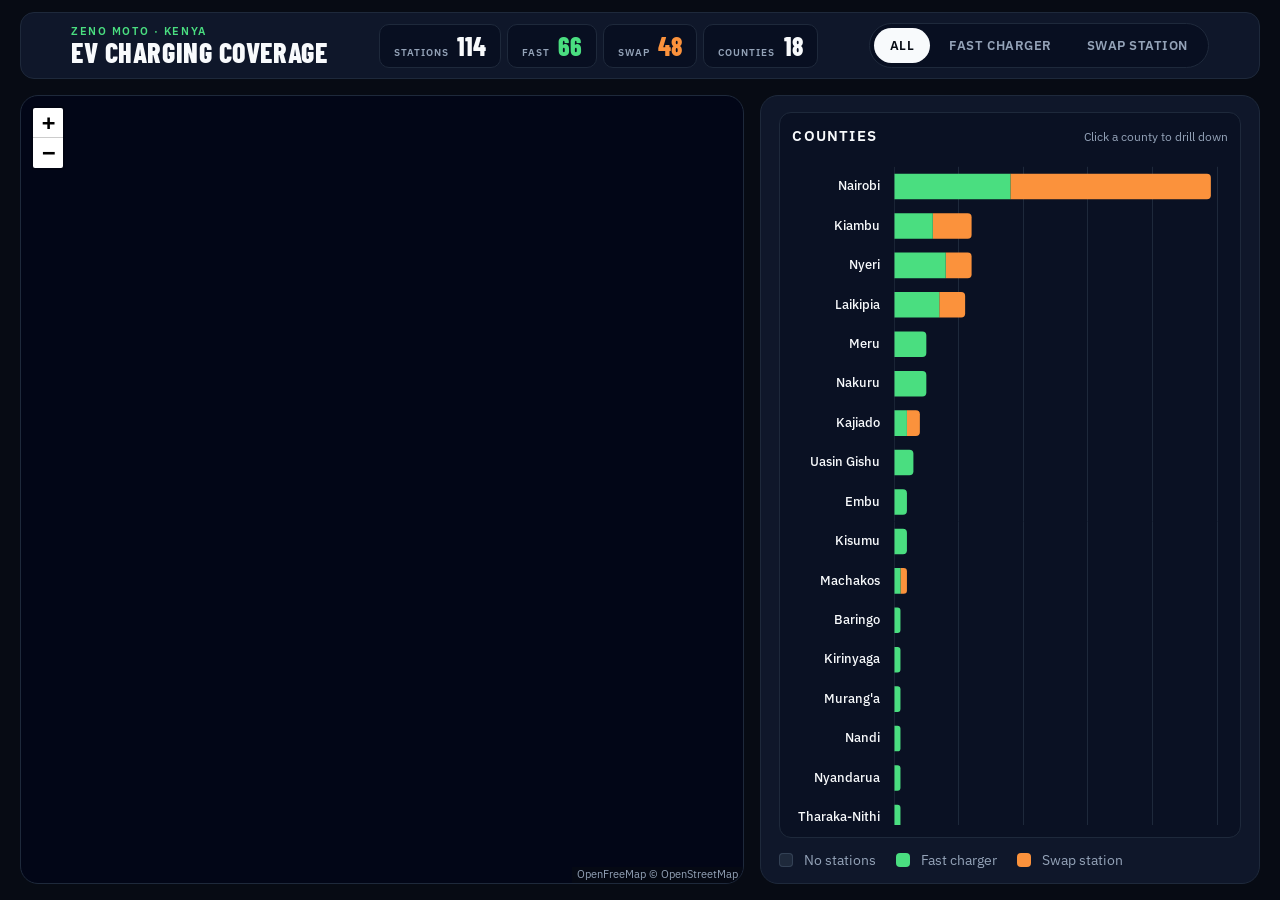
==== dashboard/index.html @ 71e67f1e "Add app, dashboard, pipeline scripts, and public data" ====
<!DOCTYPE html>
<html lang="en">
<head>
  <meta charset="UTF-8" />
  <meta name="viewport" content="width=device-width, initial-scale=1.0" />
  <title>Kenya EV Map</title>
  <link rel="preconnect" href="https://fonts.googleapis.com" />
  <link rel="preconnect" href="https://fonts.gstatic.com" crossorigin />
  <link href="https://fonts.googleapis.com/css2?family=Barlow+Condensed:wght@600;700;800&family=IBM+Plex+Sans:wght@400;500;600&display=swap" rel="stylesheet" />
  <link rel="stylesheet" href="vendor/leaflet.css" />
  <link rel="stylesheet" href="vendor/maplibre-gl.css" />
  <link rel="stylesheet" href="styles.css?v=3" />
</head>
<body>
  <div class="frame">
    <header class="toolbar">
      <div class="brand">
        <p class="eyebrow">Zeno Moto · Kenya</p>
        <h1>EV charging coverage</h1>
      </div>
      <section class="stats" aria-label="Totals">
        <article class="stat">
          <p class="stat-label">Stations</p>
          <p class="stat-value" id="stat-total">—</p>
        </article>
        <article class="stat stat-fast">
          <p class="stat-label">Fast</p>
          <p class="stat-value" id="stat-fast">—</p>
        </article>
        <article class="stat stat-swap">
          <p class="stat-label">Swap</p>
          <p class="stat-value" id="stat-swap">—</p>
        </article>
        <article class="stat">
          <p class="stat-label">Counties</p>
          <p class="stat-value" id="stat-counties">—</p>
        </article>
      </section>
      <div class="toggles" role="group" aria-label="Station type">
        <button class="toggle is-on" data-type="all">All</button>
        <button class="toggle" data-type="fast_charger">Fast charger</button>
        <button class="toggle" data-type="swap_station">Swap station</button>
      </div>
    </header>

    <main class="stage">
      <div id="map" aria-label="Kenya station map"></div>
      <aside class="panel">
        <div class="charts-stack">
          <section class="chart-block" aria-label="Stations by county">
            <div class="chart-block-head">
              <h2>Counties</h2>
              <p class="chart-hint" id="county-chart-hint">Click a county to drill down</p>
              <button type="button" class="chart-clear" id="clear-county" hidden>Clear</button>
            </div>
            <div class="chart-scroll">
              <div id="county-chart-box">
                <canvas id="county-bars"></canvas>
              </div>
            </div>
          </section>
          <section class="chart-block" id="town-chart-block" aria-label="Stations by town" hidden>
            <div class="chart-block-head">
              <h2 id="town-chart-title">Towns</h2>
              <p class="chart-hint" id="town-chart-hint">Click a town to see its stations</p>
              <button type="button" class="chart-clear" id="clear-town" hidden>Clear</button>
            </div>
            <div class="chart-scroll">
              <div id="town-chart-box">
                <canvas id="town-bars"></canvas>
              </div>
            </div>
          </section>
        </div>
        <ul class="legend">
          <li><span class="swatch swatch-zero"></span> No stations</li>
          <li><span class="swatch swatch-fast"></span> Fast charger</li>
          <li><span class="swatch swatch-swap"></span> Swap station</li>
        </ul>
      </aside>
    </main>
  </div>

  <script src="vendor/leaflet.js"></script>
  <script src="vendor/maplibre-gl.js"></script>
  <script src="vendor/leaflet-maplibre-gl.js"></script>
  <script src="vendor/chart.umd.min.js"></script>
  <script src="app.js?v=3"></script>
</body>
</html>
---- dashboard/vendor/leaflet.css ----
/* required styles */

.leaflet-pane,
.leaflet-tile,
.leaflet-marker-icon,
.leaflet-marker-shadow,
.leaflet-tile-container,
.leaflet-pane > svg,
.leaflet-pane > canvas,
.leaflet-zoom-box,
.leaflet-image-layer,
.leaflet-layer {
	position: absolute;
	left: 0;
	top: 0;
	}
.leaflet-container {
	overflow: hidden;
	}
.leaflet-tile,
.leaflet-marker-icon,
.leaflet-marker-shadow {
	-webkit-user-select: none;
	   -moz-user-select: none;
	        user-select: none;
	  -webkit-user-drag: none;
	}
/* Prevents IE11 from highlighting tiles in blue */
.leaflet-tile::selection {
	background: transparent;
}
/* Safari renders non-retina tile on retina better with this, but Chrome is worse */
.leaflet-safari .leaflet-tile {
	image-rendering: -webkit-optimize-contrast;
	}
/* hack that prevents hw layers "stretching" when loading new tiles */
.leaflet-safari .leaflet-tile-container {
	width: 1600px;
	height: 1600px;
	-webkit-transform-origin: 0 0;
	}
.leaflet-marker-icon,
.leaflet-marker-shadow {
	display: block;
	}
/* .leaflet-container svg: reset svg max-width decleration shipped in Joomla! (joomla.org) 3.x */
/* .leaflet-container img: map is broken in FF if you have max-width: 100% on tiles */
.leaflet-container .leaflet-overlay-pane svg {
	max-width: none !important;
	max-height: none !important;
	}
.leaflet-container .leaflet-marker-pane img,
.leaflet-container .leaflet-shadow-pane img,
.leaflet-container .leaflet-tile-pane img,
.leaflet-container img.leaflet-image-layer,
.leaflet-container .leaflet-tile {
	max-width: none !important;
	max-height: none !important;
	width: auto;
	padding: 0;
	}

.leaflet-container img.leaflet-tile {
	/* See: https://bugs.chromium.org/p/chromium/issues/detail?id=600120 */
	mix-blend-mode: plus-lighter;
}

.leaflet-container.leaflet-touch-zoom {
	-ms-touch-action: pan-x pan-y;
	touch-action: pan-x pan-y;
	}
.leaflet-container.leaflet-touch-drag {
	-ms-touch-action: pinch-zoom;
	/* Fallback for FF which doesn't support pinch-zoom */
	touch-action: none;
	touch-action: pinch-zoom;
}
.leaflet-container.leaflet-touch-drag.leaflet-touch-zoom {
	-ms-touch-action: none;
	touch-action: none;
}
.leaflet-container {
	-webkit-tap-highlight-color: transparent;
}
.leaflet-container a {
	-webkit-tap-highlight-color: rgba(51, 181, 229, 0.4);
}
.leaflet-tile {
	filter: inherit;
	visibility: hidden;
	}
.leaflet-tile-loaded {
	visibility: inherit;
	}
.leaflet-zoom-box {
	width: 0;
	height: 0;
	-moz-box-sizing: border-box;
	     box-sizing: border-box;
	z-index: 800;
	}
/* workaround for https://bugzilla.mozilla.org/show_bug.cgi?id=888319 */
.leaflet-overlay-pane svg {
	-moz-user-select: none;
	}

.leaflet-pane         { z-index: 400; }

.leaflet-tile-pane    { z-index: 200; }
.leaflet-overlay-pane { z-index: 400; }
.leaflet-shadow-pane  { z-index: 500; }
.leaflet-marker-pane  { z-index: 600; }
.leaflet-tooltip-pane   { z-index: 650; }
.leaflet-popup-pane   { z-index: 700; }

.leaflet-map-pane canvas { z-index: 100; }
.leaflet-map-pane svg    { z-index: 200; }

.leaflet-vml-shape {
	width: 1px;
	height: 1px;
	}
.lvml {
	behavior: url(#default#VML);
	display: inline-block;
	position: absolute;
	}


/* control positioning */

.leaflet-control {
	position: relative;
	z-index: 800;
	pointer-events: visiblePainted; /* IE 9-10 doesn't have auto */
	pointer-events: auto;
	}
.leaflet-top,
.leaflet-bottom {
	position: absolute;
	z-index: 1000;
	pointer-events: none;
	}
.leaflet-top {
	top: 0;
	}
.leaflet-right {
	right: 0;
	}
.leaflet-bottom {
	bottom: 0;
	}
.leaflet-left {
	left: 0;
	}
.leaflet-control {
	float: left;
	clear: both;
	}
.leaflet-right .leaflet-control {
	float: right;
	}
.leaflet-top .leaflet-control {
	margin-top: 10px;
	}
.leaflet-bottom .leaflet-control {
	margin-bottom: 10px;
	}
.leaflet-left .leaflet-control {
	margin-left: 10px;
	}
.leaflet-right .leaflet-control {
	margin-right: 10px;
	}


/* zoom and fade animations */

.leaflet-fade-anim .leaflet-popup {
	opacity: 0;
	-webkit-transition: opacity 0.2s linear;
	   -moz-transition: opacity 0.2s linear;
	        transition: opacity 0.2s linear;
	}
.leaflet-fade-anim .leaflet-map-pane .leaflet-popup {
	opacity: 1;
	}
.leaflet-zoom-animated {
	-webkit-transform-origin: 0 0;
	    -ms-transform-origin: 0 0;
	        transform-origin: 0 0;
	}
svg.leaflet-zoom-animated {
	will-change: transform;
}

.leaflet-zoom-anim .leaflet-zoom-animated {
	-webkit-transition: -webkit-transform 0.25s cubic-bezier(0,0,0.25,1);
	   -moz-transition:    -moz-transform 0.25s cubic-bezier(0,0,0.25,1);
	        transition:         transform 0.25s cubic-bezier(0,0,0.25,1);
	}
.leaflet-zoom-anim .leaflet-tile,
.leaflet-pan-anim .leaflet-tile {
	-webkit-transition: none;
	   -moz-transition: none;
	        transition: none;
	}

.leaflet-zoom-anim .leaflet-zoom-hide {
	visibility: hidden;
	}


/* cursors */

.leaflet-interactive {
	cursor: pointer;
	}
.leaflet-grab {
	cursor: -webkit-grab;
	cursor:    -moz-grab;
	cursor:         grab;
	}
.leaflet-crosshair,
.leaflet-crosshair .leaflet-interactive {
	cursor: crosshair;
	}
.leaflet-popup-pane,
.leaflet-control {
	cursor: auto;
	}
.leaflet-dragging .leaflet-grab,
.leaflet-dragging .leaflet-grab .leaflet-interactive,
.leaflet-dragging .leaflet-marker-draggable {
	cursor: move;
	cursor: -webkit-grabbing;
	cursor:    -moz-grabbing;
	cursor:         grabbing;
	}

/* marker & overlays interactivity */
.leaflet-marker-icon,
.leaflet-marker-shadow,
.leaflet-image-layer,
.leaflet-pane > svg path,
.leaflet-tile-container {
	pointer-events: none;
	}

.leaflet-marker-icon.leaflet-interactive,
.leaflet-image-layer.leaflet-interactive,
.leaflet-pane > svg path.leaflet-interactive,
svg.leaflet-image-layer.leaflet-interactive path {
	pointer-events: visiblePainted; /* IE 9-10 doesn't have auto */
	pointer-events: auto;
	}

/* visual tweaks */

.leaflet-container {
	background: #ddd;
	outline-offset: 1px;
	}
.leaflet-container a {
	color: #0078A8;
	}
.leaflet-zoom-box {
	border: 2px dotted #38f;
	background: rgba(255,255,255,0.5);
	}


/* general typography */
.leaflet-container {
	font-family: "Helvetica Neue", Arial, Helvetica, sans-serif;
	font-size: 12px;
	font-size: 0.75rem;
	line-height: 1.5;
	}


/* general toolbar styles */

.leaflet-bar {
	box-shadow: 0 1px 5px rgba(0,0,0,0.65);
	border-radius: 4px;
	}
.leaflet-bar a {
	background-color: #fff;
	border-bottom: 1px solid #ccc;
	width: 26px;
	height: 26px;
	line-height: 26px;
	display: block;
	text-align: center;
	text-decoration: none;
	color: black;
	}
.leaflet-bar a,
.leaflet-control-layers-toggle {
	background-position: 50% 50%;
	background-repeat: no-repeat;
	display: block;
	}
.leaflet-bar a:hover,
.leaflet-bar a:focus {
	background-color: #f4f4f4;
	}
.leaflet-bar a:first-child {
	border-top-left-radius: 4px;
	border-top-right-radius: 4px;
	}
.leaflet-bar a:last-child {
	border-bottom-left-radius: 4px;
	border-bottom-right-radius: 4px;
	border-bottom: none;
	}
.leaflet-bar a.leaflet-disabled {
	cursor: default;
	background-color: #f4f4f4;
	color: #bbb;
	}

.leaflet-touch .leaflet-bar a {
	width: 30px;
	height: 30px;
	line-height: 30px;
	}
.leaflet-touch .leaflet-bar a:first-child {
	border-top-left-radius: 2px;
	border-top-right-radius: 2px;
	}
.leaflet-touch .leaflet-bar a:last-child {
	border-bottom-left-radius: 2px;
	border-bottom-right-radius: 2px;
	}

/* zoom control */

.leaflet-control-zoom-in,
.leaflet-control-zoom-out {
	font: bold 18px 'Lucida Console', Monaco, monospace;
	text-indent: 1px;
	}

.leaflet-touch .leaflet-control-zoom-in, .leaflet-touch .leaflet-control-zoom-out  {
	font-size: 22px;
	}


/* layers control */

.leaflet-control-layers {
	box-shadow: 0 1px 5px rgba(0,0,0,0.4);
	background: #fff;
	border-radius: 5px;
	}
.leaflet-control-layers-toggle {
	background-image: url(images/layers.png);
	width: 36px;
	height: 36px;
	}
.leaflet-retina .leaflet-control-layers-toggle {
	background-image: url(images/layers-2x.png);
	background-size: 26px 26px;
	}
.leaflet-touch .leaflet-control-layers-toggle {
	width: 44px;
	height: 44px;
	}
.leaflet-control-layers .leaflet-control-layers-list,
.leaflet-control-layers-expanded .leaflet-control-layers-toggle {
	display: none;
	}
.leaflet-control-layers-expanded .leaflet-control-layers-list {
	display: block;
	position: relative;
	}
.leaflet-control-layers-expanded {
	padding: 6px 10px 6px 6px;
	color: #333;
	background: #fff;
	}
.leaflet-control-layers-scrollbar {
	overflow-y: scroll;
	overflow-x: hidden;
	padding-right: 5px;
	}
.leaflet-control-layers-selector {
	margin-top: 2px;
	position: relative;
	top: 1px;
	}
.leaflet-control-layers label {
	display: block;
	font-size: 13px;
	font-size: 1.08333em;
	}
.leaflet-control-layers-separator {
	height: 0;
	border-top: 1px solid #ddd;
	margin: 5px -10px 5px -6px;
	}

/* Default icon URLs */
.leaflet-default-icon-path { /* used only in path-guessing heuristic, see L.Icon.Default */
	background-image: url(images/marker-icon.png);
	}


/* attribution and scale controls */

.leaflet-container .leaflet-control-attribution {
	background: #fff;
	background: rgba(255, 255, 255, 0.8);
	margin: 0;
	}
.leaflet-control-attribution,
.leaflet-control-scale-line {
	padding: 0 5px;
	color: #333;
	line-height: 1.4;
	}
.leaflet-control-attribution a {
	text-decoration: none;
	}
.leaflet-control-attribution a:hover,
.leaflet-control-attribution a:focus {
	text-decoration: underline;
	}
.leaflet-attribution-flag {
	display: inline !important;
	vertical-align: baseline !important;
	width: 1em;
	height: 0.6669em;
	}
.leaflet-left .leaflet-control-scale {
	margin-left: 5px;
	}
.leaflet-bottom .leaflet-control-scale {
	margin-bottom: 5px;
	}
.leaflet-control-scale-line {
	border: 2px solid #777;
	border-top: none;
	line-height: 1.1;
	padding: 2px 5px 1px;
	white-space: nowrap;
	-moz-box-sizing: border-box;
	     box-sizing: border-box;
	background: rgba(255, 255, 255, 0.8);
	text-shadow: 1px 1px #fff;
	}
.leaflet-control-scale-line:not(:first-child) {
	border-top: 2px solid #777;
	border-bottom: none;
	margin-top: -2px;
	}
.leaflet-control-scale-line:not(:first-child):not(:last-child) {
	border-bottom: 2px solid #777;
	}

.leaflet-touch .leaflet-control-attribution,
.leaflet-touch .leaflet-control-layers,
.leaflet-touch .leaflet-bar {
	box-shadow: none;
	}
.leaflet-touch .leaflet-control-layers,
.leaflet-touch .leaflet-bar {
	border: 2px solid rgba(0,0,0,0.2);
	background-clip: padding-box;
	}


/* popup */

.leaflet-popup {
	position: absolute;
	text-align: center;
	margin-bottom: 20px;
	}
.leaflet-popup-content-wrapper {
	padding: 1px;
	text-align: left;
	border-radius: 12px;
	}
.leaflet-popup-content {
	margin: 13px 24px 13px 20px;
	line-height: 1.3;
	font-size: 13px;
	font-size: 1.08333em;
	min-height: 1px;
	}
.leaflet-popup-content p {
	margin: 17px 0;
	margin: 1.3em 0;
	}
.leaflet-popup-tip-container {
	width: 40px;
	height: 20px;
	position: absolute;
	left: 50%;
	margin-top: -1px;
	margin-left: -20px;
	overflow: hidden;
	pointer-events: none;
	}
.leaflet-popup-tip {
	width: 17px;
	height: 17px;
	padding: 1px;

	margin: -10px auto 0;
	pointer-events: auto;

	-webkit-transform: rotate(45deg);
	   -moz-transform: rotate(45deg);
	    -ms-transform: rotate(45deg);
	        transform: rotate(45deg);
	}
.leaflet-popup-content-wrapper,
.leaflet-popup-tip {
	background: white;
	color: #333;
	box-shadow: 0 3px 14px rgba(0,0,0,0.4);
	}
.leaflet-container a.leaflet-popup-close-button {
	position: absolute;
	top: 0;
	right: 0;
	border: none;
	text-align: center;
	width: 24px;
	height: 24px;
	font: 16px/24px Tahoma, Verdana, sans-serif;
	color: #757575;
	text-decoration: none;
	background: transparent;
	}
.leaflet-container a.leaflet-popup-close-button:hover,
.leaflet-container a.leaflet-popup-close-button:focus {
	color: #585858;
	}
.leaflet-popup-scrolled {
	overflow: auto;
	}

.leaflet-oldie .leaflet-popup-content-wrapper {
	-ms-zoom: 1;
	}
.leaflet-oldie .leaflet-popup-tip {
	width: 24px;
	margin: 0 auto;

	-ms-filter: "progid:DXImageTransform.Microsoft.Matrix(M11=0.70710678, M12=0.70710678, M21=-0.70710678, M22=0.70710678)";
	filter: progid:DXImageTransform.Microsoft.Matrix(M11=0.70710678, M12=0.70710678, M21=-0.70710678, M22=0.70710678);
	}

.leaflet-oldie .leaflet-control-zoom,
.leaflet-oldie .leaflet-control-layers,
.leaflet-oldie .leaflet-popup-content-wrapper,
.leaflet-oldie .leaflet-popup-tip {
	border: 1px solid #999;
	}


/* div icon */

.leaflet-div-icon {
	background: #fff;
	border: 1px solid #666;
	}


/* Tooltip */
/* Base styles for the element that has a tooltip */
.leaflet-tooltip {
	position: absolute;
	padding: 6px;
	background-color: #fff;
	border: 1px solid #fff;
	border-radius: 3px;
	color: #222;
	white-space: nowrap;
	-webkit-user-select: none;
	-moz-user-select: none;
	-ms-user-select: none;
	user-select: none;
	pointer-events: none;
	box-shadow: 0 1px 3px rgba(0,0,0,0.4);
	}
.leaflet-tooltip.leaflet-interactive {
	cursor: pointer;
	pointer-events: auto;
	}
.leaflet-tooltip-top:before,
.leaflet-tooltip-bottom:before,
.leaflet-tooltip-left:before,
.leaflet-tooltip-right:before {
	position: absolute;
	pointer-events: none;
	border: 6px solid transparent;
	background: transparent;
	content: "";
	}

/* Directions */

.leaflet-tooltip-bottom {
	margin-top: 6px;
}
.leaflet-tooltip-top {
	margin-top: -6px;
}
.leaflet-tooltip-bottom:before,
.leaflet-tooltip-top:before {
	left: 50%;
	margin-left: -6px;
	}
.leaflet-tooltip-top:before {
	bottom: 0;
	margin-bottom: -12px;
	border-top-color: #fff;
	}
.leaflet-tooltip-bottom:before {
	top: 0;
	margin-top: -12px;
	margin-left: -6px;
	border-bottom-color: #fff;
	}
.leaflet-tooltip-left {
	margin-left: -6px;
}
.leaflet-tooltip-right {
	margin-left: 6px;
}
.leaflet-tooltip-left:before,
.leaflet-tooltip-right:before {
	top: 50%;
	margin-top: -6px;
	}
.leaflet-tooltip-left:before {
	right: 0;
	margin-right: -12px;
	border-left-color: #fff;
	}
.leaflet-tooltip-right:before {
	left: 0;
	margin-left: -12px;
	border-right-color: #fff;
	}

/* Printing */

@media print {
	/* Prevent printers from removing background-images of controls. */
	.leaflet-control {
		-webkit-print-color-adjust: exact;
		print-color-adjust: exact;
		}
	}
---- dashboard/vendor/maplibre-gl.css ----
.maplibregl-map{font:12px/20px Helvetica Neue,Arial,Helvetica,sans-serif;overflow:hidden;position:relative;-webkit-tap-highlight-color:rgb(0 0 0/0)}.maplibregl-canvas{left:0;position:absolute;top:0}.maplibregl-map:fullscreen{height:100%;width:100%}.maplibregl-ctrl-group button.maplibregl-ctrl-compass{touch-action:none}.maplibregl-canvas-container.maplibregl-interactive,.maplibregl-ctrl-group button.maplibregl-ctrl-compass{cursor:grab;-webkit-user-select:none;-moz-user-select:none;user-select:none}.maplibregl-canvas-container.maplibregl-interactive.maplibregl-track-pointer{cursor:pointer}.maplibregl-canvas-container.maplibregl-interactive:active,.maplibregl-ctrl-group button.maplibregl-ctrl-compass:active{cursor:grabbing}.maplibregl-canvas-container.maplibregl-touch-zoom-rotate,.maplibregl-canvas-container.maplibregl-touch-zoom-rotate .maplibregl-canvas{touch-action:pan-x pan-y}.maplibregl-canvas-container.maplibregl-touch-drag-pan,.maplibregl-canvas-container.maplibregl-touch-drag-pan .maplibregl-canvas{touch-action:pinch-zoom}.maplibregl-canvas-container.maplibregl-touch-zoom-rotate.maplibregl-touch-drag-pan,.maplibregl-canvas-container.maplibregl-touch-zoom-rotate.maplibregl-touch-drag-pan .maplibregl-canvas{touch-action:none}.maplibregl-canvas-container.maplibregl-touch-drag-pan.maplibregl-cooperative-gestures,.maplibregl-canvas-container.maplibregl-touch-drag-pan.maplibregl-cooperative-gestures .maplibregl-canvas{touch-action:pan-x pan-y}.maplibregl-ctrl-bottom-left,.maplibregl-ctrl-bottom-right,.maplibregl-ctrl-top-left,.maplibregl-ctrl-top-right{pointer-events:none;position:absolute;z-index:2}.maplibregl-ctrl-top-left{left:0;top:0}.maplibregl-ctrl-top-right{right:0;top:0}.maplibregl-ctrl-bottom-left{bottom:0;left:0}.maplibregl-ctrl-bottom-right{bottom:0;right:0}.maplibregl-ctrl{clear:both;pointer-events:auto;transform:translate(0)}.maplibregl-ctrl-top-left .maplibregl-ctrl{float:left;margin:10px 0 0 10px}.maplibregl-ctrl-top-right .maplibregl-ctrl{float:right;margin:10px 10px 0 0}.maplibregl-ctrl-bottom-left .maplibregl-ctrl{float:left;margin:0 0 10px 10px}.maplibregl-ctrl-bottom-right .maplibregl-ctrl{float:right;margin:0 10px 10px 0}.maplibregl-ctrl-group{background:#fff;border-radius:4px}.maplibregl-ctrl-group:not(:empty){box-shadow:0 0 0 2px rgba(0,0,0,.1)}@media (forced-colors:active){.maplibregl-ctrl-group:not(:empty){box-shadow:0 0 0 2px ButtonText}}.maplibregl-ctrl-group button{background-color:transparent;border:0;box-sizing:border-box;cursor:pointer;display:block;height:29px;outline:none;padding:0;width:29px}.maplibregl-ctrl-group button+button{border-top:1px solid #ddd}.maplibregl-ctrl button .maplibregl-ctrl-icon{background-position:50%;background-repeat:no-repeat;display:block;height:100%;width:100%}@media (forced-colors:active){.maplibregl-ctrl-icon{background-color:transparent}.maplibregl-ctrl-group button+button{border-top:1px solid ButtonText}}.maplibregl-ctrl button::-moz-focus-inner{border:0;padding:0}.maplibregl-ctrl-attrib-button:focus,.maplibregl-ctrl-group button:focus{box-shadow:0 0 2px 2px #0096ff}.maplibregl-ctrl button:disabled{cursor:not-allowed}.maplibregl-ctrl button:disabled .maplibregl-ctrl-icon{opacity:.25}.maplibregl-ctrl button:not(:disabled):hover{background-color:rgb(0 0 0/5%)}.maplibregl-ctrl-group button:focus:focus-visible{box-shadow:0 0 2px 2px #0096ff}.maplibregl-ctrl-group button:focus:not(:focus-visible){box-shadow:none}.maplibregl-ctrl-group button:focus:first-child{border-radius:4px 4px 0 0}.maplibregl-ctrl-group button:focus:last-child{border-radius:0 0 4px 4px}.maplibregl-ctrl-group button:focus:only-child{border-radius:inherit}.maplibregl-ctrl button.maplibregl-ctrl-zoom-out .maplibregl-ctrl-icon{background-image:url("data:image/svg+xml;charset=utf-8,%3Csvg xmlns='http://www.w3.org/2000/svg' width='29' height='29' fill='%23333' viewBox='0 0 29 29'%3E%3Cpath d='M10 13c-.75 0-1.5.75-1.5 1.5S9.25 16 10 16h9c.75 0 1.5-.75 1.5-1.5S19.75 13 19 13z'/%3E%3C/svg%3E")}.maplibregl-ctrl button.maplibregl-ctrl-zoom-in .maplibregl-ctrl-icon{background-image:url("data:image/svg+xml;charset=utf-8,%3Csvg xmlns='http://www.w3.org/2000/svg' width='29' height='29' fill='%23333' viewBox='0 0 29 29'%3E%3Cpath d='M14.5 8.5c-.75 0-1.5.75-1.5 1.5v3h-3c-.75 0-1.5.75-1.5 1.5S9.25 16 10 16h3v3c0 .75.75 1.5 1.5 1.5S16 19.75 16 19v-3h3c.75 0 1.5-.75 1.5-1.5S19.75 13 19 13h-3v-3c0-.75-.75-1.5-1.5-1.5'/%3E%3C/svg%3E")}@media (forced-colors:active){.maplibregl-ctrl button.maplibregl-ctrl-zoom-out .maplibregl-ctrl-icon{background-image:url("data:image/svg+xml;charset=utf-8,%3Csvg xmlns='http://www.w3.org/2000/svg' width='29' height='29' fill='%23fff' viewBox='0 0 29 29'%3E%3Cpath d='M10 13c-.75 0-1.5.75-1.5 1.5S9.25 16 10 16h9c.75 0 1.5-.75 1.5-1.5S19.75 13 19 13z'/%3E%3C/svg%3E")}.maplibregl-ctrl button.maplibregl-ctrl-zoom-in .maplibregl-ctrl-icon{background-image:url("data:image/svg+xml;charset=utf-8,%3Csvg xmlns='http://www.w3.org/2000/svg' width='29' height='29' fill='%23fff' viewBox='0 0 29 29'%3E%3Cpath d='M14.5 8.5c-.75 0-1.5.75-1.5 1.5v3h-3c-.75 0-1.5.75-1.5 1.5S9.25 16 10 16h3v3c0 .75.75 1.5 1.5 1.5S16 19.75 16 19v-3h3c.75 0 1.5-.75 1.5-1.5S19.75 13 19 13h-3v-3c0-.75-.75-1.5-1.5-1.5'/%3E%3C/svg%3E")}}@media (forced-colors:active) and (prefers-color-scheme:light){.maplibregl-ctrl button.maplibregl-ctrl-zoom-out .maplibregl-ctrl-icon{background-image:url("data:image/svg+xml;charset=utf-8,%3Csvg xmlns='http://www.w3.org/2000/svg' width='29' height='29' viewBox='0 0 29 29'%3E%3Cpath d='M10 13c-.75 0-1.5.75-1.5 1.5S9.25 16 10 16h9c.75 0 1.5-.75 1.5-1.5S19.75 13 19 13z'/%3E%3C/svg%3E")}.maplibregl-ctrl button.maplibregl-ctrl-zoom-in .maplibregl-ctrl-icon{background-image:url("data:image/svg+xml;charset=utf-8,%3Csvg xmlns='http://www.w3.org/2000/svg' width='29' height='29' viewBox='0 0 29 29'%3E%3Cpath d='M14.5 8.5c-.75 0-1.5.75-1.5 1.5v3h-3c-.75 0-1.5.75-1.5 1.5S9.25 16 10 16h3v3c0 .75.75 1.5 1.5 1.5S16 19.75 16 19v-3h3c.75 0 1.5-.75 1.5-1.5S19.75 13 19 13h-3v-3c0-.75-.75-1.5-1.5-1.5'/%3E%3C/svg%3E")}}.maplibregl-ctrl button.maplibregl-ctrl-fullscreen .maplibregl-ctrl-icon{background-image:url("data:image/svg+xml;charset=utf-8,%3Csvg xmlns='http://www.w3.org/2000/svg' width='29' height='29' fill='%23333' viewBox='0 0 29 29'%3E%3Cpath d='M24 16v5.5c0 1.75-.75 2.5-2.5 2.5H16v-1l3-1.5-4-5.5 1-1 5.5 4 1.5-3zM6 16l1.5 3 5.5-4 1 1-4 5.5 3 1.5v1H7.5C5.75 24 5 23.25 5 21.5V16zm7-11v1l-3 1.5 4 5.5-1 1-5.5-4L6 13H5V7.5C5 5.75 5.75 5 7.5 5zm11 2.5c0-1.75-.75-2.5-2.5-2.5H16v1l3 1.5-4 5.5 1 1 5.5-4 1.5 3h1z'/%3E%3C/svg%3E")}.maplibregl-ctrl button.maplibregl-ctrl-shrink .maplibregl-ctrl-icon{background-image:url("data:image/svg+xml;charset=utf-8,%3Csvg xmlns='http://www.w3.org/2000/svg' width='29' height='29' viewBox='0 0 29 29'%3E%3Cpath d='M18.5 16c-1.75 0-2.5.75-2.5 2.5V24h1l1.5-3 5.5 4 1-1-4-5.5 3-1.5v-1zM13 18.5c0-1.75-.75-2.5-2.5-2.5H5v1l3 1.5L4 24l1 1 5.5-4 1.5 3h1zm3-8c0 1.75.75 2.5 2.5 2.5H24v-1l-3-1.5L25 5l-1-1-5.5 4L17 5h-1zM10.5 13c1.75 0 2.5-.75 2.5-2.5V5h-1l-1.5 3L5 4 4 5l4 5.5L5 12v1z'/%3E%3C/svg%3E")}@media (forced-colors:active){.maplibregl-ctrl button.maplibregl-ctrl-fullscreen .maplibregl-ctrl-icon{background-image:url("data:image/svg+xml;charset=utf-8,%3Csvg xmlns='http://www.w3.org/2000/svg' width='29' height='29' fill='%23fff' viewBox='0 0 29 29'%3E%3Cpath d='M24 16v5.5c0 1.75-.75 2.5-2.5 2.5H16v-1l3-1.5-4-5.5 1-1 5.5 4 1.5-3zM6 16l1.5 3 5.5-4 1 1-4 5.5 3 1.5v1H7.5C5.75 24 5 23.25 5 21.5V16zm7-11v1l-3 1.5 4 5.5-1 1-5.5-4L6 13H5V7.5C5 5.75 5.75 5 7.5 5zm11 2.5c0-1.75-.75-2.5-2.5-2.5H16v1l3 1.5-4 5.5 1 1 5.5-4 1.5 3h1z'/%3E%3C/svg%3E")}.maplibregl-ctrl button.maplibregl-ctrl-shrink .maplibregl-ctrl-icon{background-image:url("data:image/svg+xml;charset=utf-8,%3Csvg xmlns='http://www.w3.org/2000/svg' width='29' height='29' fill='%23fff' viewBox='0 0 29 29'%3E%3Cpath d='M18.5 16c-1.75 0-2.5.75-2.5 2.5V24h1l1.5-3 5.5 4 1-1-4-5.5 3-1.5v-1zM13 18.5c0-1.75-.75-2.5-2.5-2.5H5v1l3 1.5L4 24l1 1 5.5-4 1.5 3h1zm3-8c0 1.75.75 2.5 2.5 2.5H24v-1l-3-1.5L25 5l-1-1-5.5 4L17 5h-1zM10.5 13c1.75 0 2.5-.75 2.5-2.5V5h-1l-1.5 3L5 4 4 5l4 5.5L5 12v1z'/%3E%3C/svg%3E")}}@media (forced-colors:active) and (prefers-color-scheme:light){.maplibregl-ctrl button.maplibregl-ctrl-fullscreen .maplibregl-ctrl-icon{background-image:url("data:image/svg+xml;charset=utf-8,%3Csvg xmlns='http://www.w3.org/2000/svg' width='29' height='29' viewBox='0 0 29 29'%3E%3Cpath d='M24 16v5.5c0 1.75-.75 2.5-2.5 2.5H16v-1l3-1.5-4-5.5 1-1 5.5 4 1.5-3zM6 16l1.5 3 5.5-4 1 1-4 5.5 3 1.5v1H7.5C5.75 24 5 23.25 5 21.5V16zm7-11v1l-3 1.5 4 5.5-1 1-5.5-4L6 13H5V7.5C5 5.75 5.75 5 7.5 5zm11 2.5c0-1.75-.75-2.5-2.5-2.5H16v1l3 1.5-4 5.5 1 1 5.5-4 1.5 3h1z'/%3E%3C/svg%3E")}.maplibregl-ctrl button.maplibregl-ctrl-shrink .maplibregl-ctrl-icon{background-image:url("data:image/svg+xml;charset=utf-8,%3Csvg xmlns='http://www.w3.org/2000/svg' width='29' height='29' viewBox='0 0 29 29'%3E%3Cpath d='M18.5 16c-1.75 0-2.5.75-2.5 2.5V24h1l1.5-3 5.5 4 1-1-4-5.5 3-1.5v-1zM13 18.5c0-1.75-.75-2.5-2.5-2.5H5v1l3 1.5L4 24l1 1 5.5-4 1.5 3h1zm3-8c0 1.75.75 2.5 2.5 2.5H24v-1l-3-1.5L25 5l-1-1-5.5 4L17 5h-1zM10.5 13c1.75 0 2.5-.75 2.5-2.5V5h-1l-1.5 3L5 4 4 5l4 5.5L5 12v1z'/%3E%3C/svg%3E")}}.maplibregl-ctrl button.maplibregl-ctrl-compass .maplibregl-ctrl-icon{background-image:url("data:image/svg+xml;charset=utf-8,%3Csvg xmlns='http://www.w3.org/2000/svg' width='29' height='29' fill='%23333' viewBox='0 0 29 29'%3E%3Cpath d='m10.5 14 4-8 4 8z'/%3E%3Cpath fill='%23ccc' d='m10.5 16 4 8 4-8z'/%3E%3C/svg%3E")}@media (forced-colors:active){.maplibregl-ctrl button.maplibregl-ctrl-compass .maplibregl-ctrl-icon{background-image:url("data:image/svg+xml;charset=utf-8,%3Csvg xmlns='http://www.w3.org/2000/svg' width='29' height='29' fill='%23fff' viewBox='0 0 29 29'%3E%3Cpath d='m10.5 14 4-8 4 8z'/%3E%3Cpath fill='%23ccc' d='m10.5 16 4 8 4-8z'/%3E%3C/svg%3E")}}@media (forced-colors:active) and (prefers-color-scheme:light){.maplibregl-ctrl button.maplibregl-ctrl-compass .maplibregl-ctrl-icon{background-image:url("data:image/svg+xml;charset=utf-8,%3Csvg xmlns='http://www.w3.org/2000/svg' width='29' height='29' viewBox='0 0 29 29'%3E%3Cpath d='m10.5 14 4-8 4 8z'/%3E%3Cpath fill='%23ccc' d='m10.5 16 4 8 4-8z'/%3E%3C/svg%3E")}}.maplibregl-ctrl button.maplibregl-ctrl-terrain .maplibregl-ctrl-icon{background-image:url("data:image/svg+xml;charset=utf-8,%3Csvg xmlns='http://www.w3.org/2000/svg' width='22' height='22' fill='%23333' viewBox='0 0 22 22'%3E%3Cpath d='m1.754 13.406 4.453-4.851 3.09 3.09 3.281 3.277.969-.969-3.309-3.312 3.844-4.121 6.148 6.886h1.082v-.855l-7.207-8.07-4.84 5.187L6.169 6.57l-5.48 5.965v.871ZM.688 16.844h20.625v1.375H.688Zm0 0'/%3E%3C/svg%3E")}.maplibregl-ctrl button.maplibregl-ctrl-terrain-enabled .maplibregl-ctrl-icon{background-image:url("data:image/svg+xml;charset=utf-8,%3Csvg xmlns='http://www.w3.org/2000/svg' width='22' height='22' fill='%2333b5e5' viewBox='0 0 22 22'%3E%3Cpath d='m1.754 13.406 4.453-4.851 3.09 3.09 3.281 3.277.969-.969-3.309-3.312 3.844-4.121 6.148 6.886h1.082v-.855l-7.207-8.07-4.84 5.187L6.169 6.57l-5.48 5.965v.871ZM.688 16.844h20.625v1.375H.688Zm0 0'/%3E%3C/svg%3E")}.maplibregl-ctrl button.maplibregl-ctrl-geolocate .maplibregl-ctrl-icon{background-image:url("data:image/svg+xml;charset=utf-8,%3Csvg xmlns='http://www.w3.org/2000/svg' width='29' height='29' fill='%23333' viewBox='0 0 20 20'%3E%3Cpath d='M10 4C9 4 9 5 9 5v.1A5 5 0 0 0 5.1 9H5s-1 0-1 1 1 1 1 1h.1A5 5 0 0 0 9 14.9v.1s0 1 1 1 1-1 1-1v-.1a5 5 0 0 0 3.9-3.9h.1s1 0 1-1-1-1-1-1h-.1A5 5 0 0 0 11 5.1V5s0-1-1-1m0 2.5a3.5 3.5 0 1 1 0 7 3.5 3.5 0 1 1 0-7'/%3E%3Ccircle cx='10' cy='10' r='2'/%3E%3C/svg%3E")}.maplibregl-ctrl button.maplibregl-ctrl-geolocate:disabled .maplibregl-ctrl-icon{background-image:url("data:image/svg+xml;charset=utf-8,%3Csvg xmlns='http://www.w3.org/2000/svg' width='29' height='29' fill='%23aaa' viewBox='0 0 20 20'%3E%3Cpath d='M10 4C9 4 9 5 9 5v.1A5 5 0 0 0 5.1 9H5s-1 0-1 1 1 1 1 1h.1A5 5 0 0 0 9 14.9v.1s0 1 1 1 1-1 1-1v-.1a5 5 0 0 0 3.9-3.9h.1s1 0 1-1-1-1-1-1h-.1A5 5 0 0 0 11 5.1V5s0-1-1-1m0 2.5a3.5 3.5 0 1 1 0 7 3.5 3.5 0 1 1 0-7'/%3E%3Ccircle cx='10' cy='10' r='2'/%3E%3Cpath fill='red' d='m14 5 1 1-9 9-1-1z'/%3E%3C/svg%3E")}.maplibregl-ctrl button.maplibregl-ctrl-geolocate.maplibregl-ctrl-geolocate-active .maplibregl-ctrl-icon{background-image:url("data:image/svg+xml;charset=utf-8,%3Csvg xmlns='http://www.w3.org/2000/svg' width='29' height='29' fill='%2333b5e5' viewBox='0 0 20 20'%3E%3Cpath d='M10 4C9 4 9 5 9 5v.1A5 5 0 0 0 5.1 9H5s-1 0-1 1 1 1 1 1h.1A5 5 0 0 0 9 14.9v.1s0 1 1 1 1-1 1-1v-.1a5 5 0 0 0 3.9-3.9h.1s1 0 1-1-1-1-1-1h-.1A5 5 0 0 0 11 5.1V5s0-1-1-1m0 2.5a3.5 3.5 0 1 1 0 7 3.5 3.5 0 1 1 0-7'/%3E%3Ccircle cx='10' cy='10' r='2'/%3E%3C/svg%3E")}.maplibregl-ctrl button.maplibregl-ctrl-geolocate.maplibregl-ctrl-geolocate-active-error .maplibregl-ctrl-icon{background-image:url("data:image/svg+xml;charset=utf-8,%3Csvg xmlns='http://www.w3.org/2000/svg' width='29' height='29' fill='%23e58978' viewBox='0 0 20 20'%3E%3Cpath d='M10 4C9 4 9 5 9 5v.1A5 5 0 0 0 5.1 9H5s-1 0-1 1 1 1 1 1h.1A5 5 0 0 0 9 14.9v.1s0 1 1 1 1-1 1-1v-.1a5 5 0 0 0 3.9-3.9h.1s1 0 1-1-1-1-1-1h-.1A5 5 0 0 0 11 5.1V5s0-1-1-1m0 2.5a3.5 3.5 0 1 1 0 7 3.5 3.5 0 1 1 0-7'/%3E%3Ccircle cx='10' cy='10' r='2'/%3E%3C/svg%3E")}.maplibregl-ctrl button.maplibregl-ctrl-geolocate.maplibregl-ctrl-geolocate-background .maplibregl-ctrl-icon{background-image:url("data:image/svg+xml;charset=utf-8,%3Csvg xmlns='http://www.w3.org/2000/svg' width='29' height='29' fill='%2333b5e5' viewBox='0 0 20 20'%3E%3Cpath d='M10 4C9 4 9 5 9 5v.1A5 5 0 0 0 5.1 9H5s-1 0-1 1 1 1 1 1h.1A5 5 0 0 0 9 14.9v.1s0 1 1 1 1-1 1-1v-.1a5 5 0 0 0 3.9-3.9h.1s1 0 1-1-1-1-1-1h-.1A5 5 0 0 0 11 5.1V5s0-1-1-1m0 2.5a3.5 3.5 0 1 1 0 7 3.5 3.5 0 1 1 0-7'/%3E%3C/svg%3E")}.maplibregl-ctrl button.maplibregl-ctrl-geolocate.maplibregl-ctrl-geolocate-background-error .maplibregl-ctrl-icon{background-image:url("data:image/svg+xml;charset=utf-8,%3Csvg xmlns='http://www.w3.org/2000/svg' width='29' height='29' fill='%23e54e33' viewBox='0 0 20 20'%3E%3Cpath d='M10 4C9 4 9 5 9 5v.1A5 5 0 0 0 5.1 9H5s-1 0-1 1 1 1 1 1h.1A5 5 0 0 0 9 14.9v.1s0 1 1 1 1-1 1-1v-.1a5 5 0 0 0 3.9-3.9h.1s1 0 1-1-1-1-1-1h-.1A5 5 0 0 0 11 5.1V5s0-1-1-1m0 2.5a3.5 3.5 0 1 1 0 7 3.5 3.5 0 1 1 0-7'/%3E%3C/svg%3E")}.maplibregl-ctrl button.maplibregl-ctrl-geolocate.maplibregl-ctrl-geolocate-waiting .maplibregl-ctrl-icon{animation:maplibregl-spin 2s linear infinite}@media (forced-colors:active){.maplibregl-ctrl button.maplibregl-ctrl-geolocate .maplibregl-ctrl-icon{background-image:url("data:image/svg+xml;charset=utf-8,%3Csvg xmlns='http://www.w3.org/2000/svg' width='29' height='29' fill='%23fff' viewBox='0 0 20 20'%3E%3Cpath d='M10 4C9 4 9 5 9 5v.1A5 5 0 0 0 5.1 9H5s-1 0-1 1 1 1 1 1h.1A5 5 0 0 0 9 14.9v.1s0 1 1 1 1-1 1-1v-.1a5 5 0 0 0 3.9-3.9h.1s1 0 1-1-1-1-1-1h-.1A5 5 0 0 0 11 5.1V5s0-1-1-1m0 2.5a3.5 3.5 0 1 1 0 7 3.5 3.5 0 1 1 0-7'/%3E%3Ccircle cx='10' cy='10' r='2'/%3E%3C/svg%3E")}.maplibregl-ctrl button.maplibregl-ctrl-geolocate:disabled .maplibregl-ctrl-icon{background-image:url("data:image/svg+xml;charset=utf-8,%3Csvg xmlns='http://www.w3.org/2000/svg' width='29' height='29' fill='%23999' viewBox='0 0 20 20'%3E%3Cpath d='M10 4C9 4 9 5 9 5v.1A5 5 0 0 0 5.1 9H5s-1 0-1 1 1 1 1 1h.1A5 5 0 0 0 9 14.9v.1s0 1 1 1 1-1 1-1v-.1a5 5 0 0 0 3.9-3.9h.1s1 0 1-1-1-1-1-1h-.1A5 5 0 0 0 11 5.1V5s0-1-1-1m0 2.5a3.5 3.5 0 1 1 0 7 3.5 3.5 0 1 1 0-7'/%3E%3Ccircle cx='10' cy='10' r='2'/%3E%3Cpath fill='red' d='m14 5 1 1-9 9-1-1z'/%3E%3C/svg%3E")}.maplibregl-ctrl button.maplibregl-ctrl-geolocate.maplibregl-ctrl-geolocate-active .maplibregl-ctrl-icon{background-image:url("data:image/svg+xml;charset=utf-8,%3Csvg xmlns='http://www.w3.org/2000/svg' width='29' height='29' fill='%2333b5e5' viewBox='0 0 20 20'%3E%3Cpath d='M10 4C9 4 9 5 9 5v.1A5 5 0 0 0 5.1 9H5s-1 0-1 1 1 1 1 1h.1A5 5 0 0 0 9 14.9v.1s0 1 1 1 1-1 1-1v-.1a5 5 0 0 0 3.9-3.9h.1s1 0 1-1-1-1-1-1h-.1A5 5 0 0 0 11 5.1V5s0-1-1-1m0 2.5a3.5 3.5 0 1 1 0 7 3.5 3.5 0 1 1 0-7'/%3E%3Ccircle cx='10' cy='10' r='2'/%3E%3C/svg%3E")}.maplibregl-ctrl button.maplibregl-ctrl-geolocate.maplibregl-ctrl-geolocate-active-error .maplibregl-ctrl-icon{background-image:url("data:image/svg+xml;charset=utf-8,%3Csvg xmlns='http://www.w3.org/2000/svg' width='29' height='29' fill='%23e58978' viewBox='0 0 20 20'%3E%3Cpath d='M10 4C9 4 9 5 9 5v.1A5 5 0 0 0 5.1 9H5s-1 0-1 1 1 1 1 1h.1A5 5 0 0 0 9 14.9v.1s0 1 1 1 1-1 1-1v-.1a5 5 0 0 0 3.9-3.9h.1s1 0 1-1-1-1-1-1h-.1A5 5 0 0 0 11 5.1V5s0-1-1-1m0 2.5a3.5 3.5 0 1 1 0 7 3.5 3.5 0 1 1 0-7'/%3E%3Ccircle cx='10' cy='10' r='2'/%3E%3C/svg%3E")}.maplibregl-ctrl button.maplibregl-ctrl-geolocate.maplibregl-ctrl-geolocate-background .maplibregl-ctrl-icon{background-image:url("data:image/svg+xml;charset=utf-8,%3Csvg xmlns='http://www.w3.org/2000/svg' width='29' height='29' fill='%2333b5e5' viewBox='0 0 20 20'%3E%3Cpath d='M10 4C9 4 9 5 9 5v.1A5 5 0 0 0 5.1 9H5s-1 0-1 1 1 1 1 1h.1A5 5 0 0 0 9 14.9v.1s0 1 1 1 1-1 1-1v-.1a5 5 0 0 0 3.9-3.9h.1s1 0 1-1-1-1-1-1h-.1A5 5 0 0 0 11 5.1V5s0-1-1-1m0 2.5a3.5 3.5 0 1 1 0 7 3.5 3.5 0 1 1 0-7'/%3E%3C/svg%3E")}.maplibregl-ctrl button.maplibregl-ctrl-geolocate.maplibregl-ctrl-geolocate-background-error .maplibregl-ctrl-icon{background-image:url("data:image/svg+xml;charset=utf-8,%3Csvg xmlns='http://www.w3.org/2000/svg' width='29' height='29' fill='%23e54e33' viewBox='0 0 20 20'%3E%3Cpath d='M10 4C9 4 9 5 9 5v.1A5 5 0 0 0 5.1 9H5s-1 0-1 1 1 1 1 1h.1A5 5 0 0 0 9 14.9v.1s0 1 1 1 1-1 1-1v-.1a5 5 0 0 0 3.9-3.9h.1s1 0 1-1-1-1-1-1h-.1A5 5 0 0 0 11 5.1V5s0-1-1-1m0 2.5a3.5 3.5 0 1 1 0 7 3.5 3.5 0 1 1 0-7'/%3E%3C/svg%3E")}}@media (forced-colors:active) and (prefers-color-scheme:light){.maplibregl-ctrl button.maplibregl-ctrl-geolocate .maplibregl-ctrl-icon{background-image:url("data:image/svg+xml;charset=utf-8,%3Csvg xmlns='http://www.w3.org/2000/svg' width='29' height='29' viewBox='0 0 20 20'%3E%3Cpath d='M10 4C9 4 9 5 9 5v.1A5 5 0 0 0 5.1 9H5s-1 0-1 1 1 1 1 1h.1A5 5 0 0 0 9 14.9v.1s0 1 1 1 1-1 1-1v-.1a5 5 0 0 0 3.9-3.9h.1s1 0 1-1-1-1-1-1h-.1A5 5 0 0 0 11 5.1V5s0-1-1-1m0 2.5a3.5 3.5 0 1 1 0 7 3.5 3.5 0 1 1 0-7'/%3E%3Ccircle cx='10' cy='10' r='2'/%3E%3C/svg%3E")}.maplibregl-ctrl button.maplibregl-ctrl-geolocate:disabled .maplibregl-ctrl-icon{background-image:url("data:image/svg+xml;charset=utf-8,%3Csvg xmlns='http://www.w3.org/2000/svg' width='29' height='29' fill='%23666' viewBox='0 0 20 20'%3E%3Cpath d='M10 4C9 4 9 5 9 5v.1A5 5 0 0 0 5.1 9H5s-1 0-1 1 1 1 1 1h.1A5 5 0 0 0 9 14.9v.1s0 1 1 1 1-1 1-1v-.1a5 5 0 0 0 3.9-3.9h.1s1 0 1-1-1-1-1-1h-.1A5 5 0 0 0 11 5.1V5s0-1-1-1m0 2.5a3.5 3.5 0 1 1 0 7 3.5 3.5 0 1 1 0-7'/%3E%3Ccircle cx='10' cy='10' r='2'/%3E%3Cpath fill='red' d='m14 5 1 1-9 9-1-1z'/%3E%3C/svg%3E")}}@keyframes maplibregl-spin{0%{transform:rotate(0deg)}to{transform:rotate(1turn)}}a.maplibregl-ctrl-logo{background-image:url("data:image/svg+xml;charset=utf-8,%3Csvg xmlns='http://www.w3.org/2000/svg' width='88' height='23' fill='none'%3E%3Cpath fill='%23000' fill-opacity='.4' fill-rule='evenodd' d='M17.408 16.796h-1.827l2.501-12.095h.198l3.324 6.533.988 2.19.988-2.19 3.258-6.533h.181l2.6 12.095h-1.81l-1.218-5.644-.362-1.71-.658 1.71-2.929 5.644h-.098l-2.914-5.644-.757-1.71-.345 1.71zm1.958-3.42-.726 3.663a1.255 1.255 0 0 1-1.232 1.011h-1.827a1.255 1.255 0 0 1-1.229-1.509l2.501-12.095a1.255 1.255 0 0 1 1.23-1.001h.197a1.25 1.25 0 0 1 1.12.685l3.19 6.273 3.125-6.263a1.25 1.25 0 0 1 1.123-.695h.181a1.255 1.255 0 0 1 1.227.991l1.443 6.71a5 5 0 0 1 .314-.787l.009-.016a4.6 4.6 0 0 1 1.777-1.887c.782-.46 1.668-.667 2.611-.667a4.6 4.6 0 0 1 1.7.32l.306.134c.21-.16.474-.256.759-.256h1.694a1.255 1.255 0 0 1 1.212.925 1.255 1.255 0 0 1 1.212-.925h1.711c.284 0 .545.094.755.252.613-.3 1.312-.45 2.075-.45 1.356 0 2.557.445 3.482 1.4q.47.48.763 1.064V4.701a1.255 1.255 0 0 1 1.255-1.255h1.86A1.255 1.255 0 0 1 54.44 4.7v9.194h2.217c.19 0 .37.043.532.118v-4.77c0-.356.147-.678.385-.906a2.42 2.42 0 0 1-.682-1.71c0-.665.267-1.253.735-1.7a2.45 2.45 0 0 1 1.722-.674 2.43 2.43 0 0 1 1.705.675q.318.302.504.683V4.7a1.255 1.255 0 0 1 1.255-1.255h1.744A1.255 1.255 0 0 1 65.812 4.7v3.335a4.8 4.8 0 0 1 1.526-.246c.938 0 1.817.214 2.59.69a4.47 4.47 0 0 1 1.67 1.743v-.98a1.255 1.255 0 0 1 1.256-1.256h1.777c.233 0 .451.064.639.174a3.4 3.4 0 0 1 1.567-.372c.346 0 .861.02 1.285.232a1.25 1.25 0 0 1 .689 1.004 4.7 4.7 0 0 1 .853-.588c.795-.44 1.675-.647 2.61-.647 1.385 0 2.65.39 3.525 1.396.836.938 1.168 2.173 1.168 3.528q-.001.515-.056 1.051a1.255 1.255 0 0 1-.947 1.09l.408.952a1.255 1.255 0 0 1-.477 1.552c-.418.268-.92.463-1.458.612-.613.171-1.304.244-2.049.244-1.06 0-2.043-.207-2.886-.698l-.015-.008c-.798-.48-1.419-1.135-1.818-1.963l-.004-.008a5.8 5.8 0 0 1-.548-2.512q0-.429.053-.843a1.3 1.3 0 0 1-.333-.086l-.166-.004c-.223 0-.426.062-.643.228-.03.024-.142.139-.142.59v3.883a1.255 1.255 0 0 1-1.256 1.256h-1.777a1.255 1.255 0 0 1-1.256-1.256V15.69l-.032.057a4.8 4.8 0 0 1-1.86 1.833 5.04 5.04 0 0 1-2.484.634 4.5 4.5 0 0 1-1.935-.424 1.25 1.25 0 0 1-.764.258h-1.71a1.255 1.255 0 0 1-1.256-1.255V7.687a2.4 2.4 0 0 1-.428.625c.253.23.412.561.412.93v7.553a1.255 1.255 0 0 1-1.256 1.255h-1.843a1.25 1.25 0 0 1-.894-.373c-.228.23-.544.373-.894.373H51.32a1.255 1.255 0 0 1-1.256-1.255v-1.251l-.061.117a4.7 4.7 0 0 1-1.782 1.884 4.77 4.77 0 0 1-2.485.67 5.6 5.6 0 0 1-1.485-.188l.009 2.764a1.255 1.255 0 0 1-1.255 1.259h-1.729a1.255 1.255 0 0 1-1.255-1.255v-3.537a1.255 1.255 0 0 1-1.167.793h-1.679a1.25 1.25 0 0 1-.77-.263 4.5 4.5 0 0 1-1.945.429c-.885 0-1.724-.21-2.495-.632l-.017-.01a5 5 0 0 1-1.081-.836 1.255 1.255 0 0 1-1.254 1.312h-1.81a1.255 1.255 0 0 1-1.228-.99l-.782-3.625-2.044 3.939a1.25 1.25 0 0 1-1.115.676h-.098a1.25 1.25 0 0 1-1.116-.68l-2.061-3.994zM35.92 16.63l.207-.114.223-.15q.493-.356.735-.785l.061-.118.033 1.332h1.678V9.242h-1.694l-.033 1.267q-.133-.329-.526-.658l-.032-.028a3.2 3.2 0 0 0-.668-.428l-.27-.12a3.3 3.3 0 0 0-1.235-.23q-1.136-.001-1.974.493a3.36 3.36 0 0 0-1.3 1.382q-.445.89-.444 2.074 0 1.2.51 2.107a3.8 3.8 0 0 0 1.382 1.381 3.9 3.9 0 0 0 1.893.477q.795 0 1.455-.33zm-2.789-5.38q-.576.675-.575 1.762 0 1.102.559 1.794.576.675 1.645.675a2.25 2.25 0 0 0 .934-.19 2.2 2.2 0 0 0 .468-.29l.178-.161a2.2 2.2 0 0 0 .397-.561q.244-.5.244-1.15v-.115q0-.708-.296-1.267l-.043-.077a2.2 2.2 0 0 0-.633-.709l-.13-.086-.047-.028a2.1 2.1 0 0 0-1.073-.285q-1.052 0-1.629.692zm2.316 2.706c.163-.17.28-.407.28-.83v-.114c0-.292-.06-.508-.15-.68a.96.96 0 0 0-.353-.389.85.85 0 0 0-.464-.127c-.4 0-.56.114-.664.239l-.01.012c-.148.174-.275.45-.275.945 0 .506.122.801.27.99.097.11.266.224.68.224.303 0 .504-.09.687-.269zm7.545 1.705a2.6 2.6 0 0 0 .331.423q.319.33.755.548l.173.074q.65.255 1.49.255 1.02 0 1.844-.493a3.45 3.45 0 0 0 1.316-1.4q.493-.904.493-2.089 0-1.909-.988-2.913-.988-1.02-2.584-1.02-.898 0-1.575.347a3 3 0 0 0-.415.262l-.199.166a3.4 3.4 0 0 0-.64.82V9.242h-1.712v11.553h1.729l-.017-5.134zm.53-1.138q.206.29.48.5l.155.11.053.034q.51.296 1.119.297 1.07 0 1.645-.675.577-.69.576-1.762 0-1.119-.576-1.777-.558-.675-1.645-.675-.435 0-.835.16a2 2 0 0 0-.284.136 2 2 0 0 0-.363.254 2.2 2.2 0 0 0-.46.569l-.082.162a2.6 2.6 0 0 0-.213 1.072v.115q0 .707.296 1.267l.135.211zm.964-.818a1.1 1.1 0 0 0 .367.385.94.94 0 0 0 .476.118c.423 0 .59-.117.687-.23.159-.194.28-.478.28-.95 0-.53-.133-.8-.266-.952l-.021-.025c-.078-.094-.231-.221-.68-.221a1 1 0 0 0-.503.135l-.012.007a.86.86 0 0 0-.335.343c-.073.133-.132.324-.132.614v.115a1.4 1.4 0 0 0 .14.66zm15.7-6.222q.347-.346.346-.856a1.05 1.05 0 0 0-.345-.79 1.18 1.18 0 0 0-.84-.329q-.51 0-.855.33a1.05 1.05 0 0 0-.346.79q0 .51.346.855.345.346.856.346.51 0 .839-.346zm4.337 9.314.033-1.332q.191.403.59.747l.098.081a4 4 0 0 0 .316.224l.223.122a3.2 3.2 0 0 0 1.44.322 3.8 3.8 0 0 0 1.875-.477 3.5 3.5 0 0 0 1.382-1.366q.527-.89.526-2.09 0-1.184-.444-2.073a3.24 3.24 0 0 0-1.283-1.399q-.823-.51-1.942-.51a3.5 3.5 0 0 0-1.527.344l-.086.043-.165.09a3 3 0 0 0-.33.214q-.432.315-.656.707a2 2 0 0 0-.099.198l.082-1.283V4.701h-1.744v12.095zm.473-2.509a2.5 2.5 0 0 0 .566.7q.117.098.245.18l.144.08a2.1 2.1 0 0 0 .975.232q1.07 0 1.645-.675.576-.69.576-1.778 0-1.102-.576-1.777-.56-.691-1.645-.692a2.2 2.2 0 0 0-1.015.235q-.22.113-.415.282l-.15.142a2.1 2.1 0 0 0-.42.594q-.223.479-.223 1.1v.115q0 .705.293 1.26zm2.616-.293c.157-.191.28-.479.28-.967 0-.51-.13-.79-.276-.961l-.021-.026c-.082-.1-.232-.225-.67-.225a.87.87 0 0 0-.681.279l-.012.011c-.154.155-.274.38-.274.807v.115c0 .285.057.499.144.669a1.1 1.1 0 0 0 .367.405c.137.082.28.123.455.123.423 0 .59-.118.686-.23zm8.266-3.013q.345-.13.724-.14l.069-.002q.493 0 .642.099l.247-1.794q-.196-.099-.717-.099a2.3 2.3 0 0 0-.545.063 2 2 0 0 0-.411.148 2.2 2.2 0 0 0-.4.249 2.5 2.5 0 0 0-.485.499 2.7 2.7 0 0 0-.32.581l-.05.137v-1.48h-1.778v7.553h1.777v-3.884q0-.546.159-.943a1.5 1.5 0 0 1 .466-.636 2.5 2.5 0 0 1 .399-.253 2 2 0 0 1 .224-.099zm9.784 2.656.05-.922q0-1.743-.856-2.698-.838-.97-2.584-.97-1.119-.001-2.007.493a3.46 3.46 0 0 0-1.4 1.382q-.493.906-.493 2.106 0 1.07.428 1.975.428.89 1.332 1.432.906.526 2.255.526.973 0 1.668-.185l.044-.012.135-.04q.613-.184.984-.421l-.542-1.267q-.3.162-.642.274l-.297.087q-.51.131-1.3.131-.954 0-1.497-.444a1.6 1.6 0 0 1-.192-.193q-.366-.44-.512-1.234l-.004-.021zm-5.427-1.256-.003.022h3.752v-.138q-.011-.727-.288-1.118a1 1 0 0 0-.156-.176q-.46-.428-1.316-.428-.986 0-1.494.604-.379.45-.494 1.234zm-27.053 2.77V4.7h-1.86v12.095h5.333V15.15zm7.103-5.908v7.553h-1.843V9.242h1.843z'/%3E%3Cpath fill='%23fff' d='m19.63 11.151-.757-1.71-.345 1.71-1.12 5.644h-1.827L18.083 4.7h.197l3.325 6.533.988 2.19.988-2.19L26.839 4.7h.181l2.6 12.095h-1.81l-1.218-5.644-.362-1.71-.658 1.71-2.93 5.644h-.098l-2.913-5.644zm14.836 5.81q-1.02 0-1.893-.478a3.8 3.8 0 0 1-1.381-1.382q-.51-.906-.51-2.106 0-1.185.444-2.074a3.36 3.36 0 0 1 1.3-1.382q.839-.494 1.974-.494a3.3 3.3 0 0 1 1.234.231 3.3 3.3 0 0 1 .97.575q.396.33.527.659l.033-1.267h1.694v7.553H37.18l-.033-1.332q-.279.593-1.02 1.053a3.17 3.17 0 0 1-1.662.444zm.296-1.482q.938 0 1.58-.642.642-.66.642-1.711v-.115q0-.708-.296-1.267a2.2 2.2 0 0 0-.807-.872 2.1 2.1 0 0 0-1.119-.313q-1.053 0-1.629.692-.575.675-.575 1.76 0 1.103.559 1.795.577.675 1.645.675zm6.521-6.237h1.711v1.4q.906-1.597 2.83-1.597 1.596 0 2.584 1.02.988 1.005.988 2.914 0 1.185-.493 2.09a3.46 3.46 0 0 1-1.316 1.399 3.5 3.5 0 0 1-1.844.493q-.954 0-1.662-.329a2.67 2.67 0 0 1-1.086-.97l.017 5.134h-1.728zm4.048 6.22q1.07 0 1.645-.674.577-.69.576-1.762 0-1.119-.576-1.777-.558-.675-1.645-.675-.592 0-1.12.296-.51.28-.822.823-.296.527-.296 1.234v.115q0 .708.296 1.267.313.543.823.855.51.296 1.119.297z'/%3E%3Cpath fill='%23e1e3e9' d='M51.325 4.7h1.86v10.45h3.473v1.646h-5.333zm7.12 4.542h1.843v7.553h-1.843zm.905-1.415a1.16 1.16 0 0 1-.856-.346 1.17 1.17 0 0 1-.346-.856 1.05 1.05 0 0 1 .346-.79q.346-.329.856-.329.494 0 .839.33a1.05 1.05 0 0 1 .345.79 1.16 1.16 0 0 1-.345.855q-.33.346-.84.346zm7.875 9.133a3.17 3.17 0 0 1-1.662-.444q-.723-.46-1.004-1.053l-.033 1.332h-1.71V4.701h1.743v4.657l-.082 1.283q.279-.658 1.086-1.119a3.5 3.5 0 0 1 1.778-.477q1.119 0 1.942.51a3.24 3.24 0 0 1 1.283 1.4q.445.888.444 2.072 0 1.201-.526 2.09a3.5 3.5 0 0 1-1.382 1.366 3.8 3.8 0 0 1-1.876.477zm-.296-1.481q1.069 0 1.645-.675.577-.69.577-1.778 0-1.102-.577-1.776-.56-.691-1.645-.692a2.12 2.12 0 0 0-1.58.659q-.642.641-.642 1.694v.115q0 .71.296 1.267a2.4 2.4 0 0 0 .807.872 2.1 2.1 0 0 0 1.119.313zm5.927-6.237h1.777v1.481q.263-.757.856-1.217a2.14 2.14 0 0 1 1.349-.46q.527 0 .724.098l-.247 1.794q-.149-.099-.642-.099-.774 0-1.416.494-.626.493-.626 1.58v3.883h-1.777V9.242zm9.534 7.718q-1.35 0-2.255-.526-.904-.543-1.332-1.432a4.6 4.6 0 0 1-.428-1.975q0-1.2.493-2.106a3.46 3.46 0 0 1 1.4-1.382q.889-.495 2.007-.494 1.744 0 2.584.97.855.956.856 2.7 0 .444-.05.92h-5.43q.18 1.005.708 1.45.542.443 1.497.443.79 0 1.3-.131a4 4 0 0 0 .938-.362l.542 1.267q-.411.263-1.119.46-.708.198-1.711.197zm1.596-4.558q.016-1.02-.444-1.432-.46-.428-1.316-.428-1.728 0-1.991 1.86z'/%3E%3Cpath d='M5.074 15.948a.484.657 0 0 0-.486.659v1.84a.484.657 0 0 0 .486.659h4.101a.484.657 0 0 0 .486-.659v-1.84a.484.657 0 0 0-.486-.659zm3.56 1.16H5.617v.838h3.017z' style='fill:%23fff;fill-rule:evenodd;stroke-width:1.03600001'/%3E%3Cg style='stroke-width:1.12603545'%3E%3Cpath d='M-9.408-1.416c-3.833-.025-7.056 2.912-7.08 6.615-.02 3.08 1.653 4.832 3.107 6.268.903.892 1.721 1.74 2.32 2.902l-.525-.004c-.543-.003-.992.304-1.24.639a1.87 1.87 0 0 0-.362 1.121l-.011 1.877c-.003.402.104.787.347 1.125.244.338.688.653 1.23.656l4.142.028c.542.003.99-.306 1.238-.641a1.87 1.87 0 0 0 .363-1.121l.012-1.875a1.87 1.87 0 0 0-.348-1.127c-.243-.338-.688-.653-1.23-.656l-.518-.004c.597-1.145 1.425-1.983 2.348-2.87 1.473-1.414 3.18-3.149 3.2-6.226-.016-3.59-2.923-6.684-6.993-6.707m-.006 1.1v.002c3.274.02 5.92 2.532 5.9 5.6-.017 2.706-1.39 4.026-2.863 5.44-1.034.994-2.118 2.033-2.814 3.633-.018.041-.052.055-.075.065q-.013.004-.02.01a.34.34 0 0 1-.226.084.34.34 0 0 1-.224-.086l-.092-.077c-.699-1.615-1.768-2.669-2.781-3.67-1.454-1.435-2.797-2.762-2.78-5.478.02-3.067 2.7-5.545 5.975-5.523m-.02 2.826c-1.62-.01-2.944 1.315-2.955 2.96-.01 1.646 1.295 2.988 2.916 2.999h.002c1.621.01 2.943-1.316 2.953-2.961.011-1.646-1.294-2.988-2.916-2.998m-.005 1.1c1.017.006 1.829.83 1.822 1.89s-.83 1.874-1.848 1.867c-1.018-.006-1.829-.83-1.822-1.89s.83-1.874 1.848-1.868m-2.155 11.857 4.14.025c.271.002.49.305.487.676l-.013 1.875c-.003.37-.224.67-.495.668l-4.14-.025c-.27-.002-.487-.306-.485-.676l.012-1.875c.003-.37.224-.67.494-.668' style='color:%23000;font-style:normal;font-variant:normal;font-weight:400;font-stretch:normal;font-size:medium;line-height:normal;font-family:sans-serif;font-variant-ligatures:normal;font-variant-position:normal;font-variant-caps:normal;font-variant-numeric:normal;font-variant-alternates:normal;font-feature-settings:normal;text-indent:0;text-align:start;text-decoration:none;text-decoration-line:none;text-decoration-style:solid;text-decoration-color:%23000;letter-spacing:normal;word-spacing:normal;text-transform:none;writing-mode:lr-tb;direction:ltr;text-orientation:mixed;dominant-baseline:auto;baseline-shift:baseline;text-anchor:start;white-space:normal;shape-padding:0;clip-rule:evenodd;display:inline;overflow:visible;visibility:visible;opacity:1;isolation:auto;mix-blend-mode:normal;color-interpolation:sRGB;color-interpolation-filters:linearRGB;solid-color:%23000;solid-opacity:1;vector-effect:none;fill:%23000;fill-opacity:.4;fill-rule:evenodd;stroke:none;stroke-width:2.47727823;stroke-linecap:butt;stroke-linejoin:miter;stroke-miterlimit:4;stroke-dasharray:none;stroke-dashoffset:0;stroke-opacity:1;color-rendering:auto;image-rendering:auto;shape-rendering:auto;text-rendering:auto' transform='translate(15.553 2.85)scale(.88807)'/%3E%3Cpath d='M-9.415-.316C-12.69-.338-15.37 2.14-15.39 5.207c-.017 2.716 1.326 4.041 2.78 5.477 1.013 1 2.081 2.055 2.78 3.67l.092.076a.34.34 0 0 0 .225.086.34.34 0 0 0 .227-.083l.019-.01c.022-.009.057-.024.074-.064.697-1.6 1.78-2.64 2.814-3.634 1.473-1.414 2.847-2.733 2.864-5.44.02-3.067-2.627-5.58-5.901-5.601m-.057 8.784c1.621.011 2.944-1.315 2.955-2.96.01-1.646-1.295-2.988-2.916-2.999-1.622-.01-2.945 1.315-2.955 2.96s1.295 2.989 2.916 3' style='clip-rule:evenodd;fill:%23e1e3e9;fill-opacity:1;fill-rule:evenodd;stroke:none;stroke-width:2.47727823;stroke-miterlimit:4;stroke-dasharray:none;stroke-opacity:.4' transform='translate(15.553 2.85)scale(.88807)'/%3E%3Cpath d='M-11.594 15.465c-.27-.002-.492.297-.494.668l-.012 1.876c-.003.371.214.673.485.675l4.14.027c.271.002.492-.298.495-.668l.012-1.877c.003-.37-.215-.672-.485-.674z' style='clip-rule:evenodd;fill:%23fff;fill-opacity:1;fill-rule:evenodd;stroke:none;stroke-width:2.47727823;stroke-miterlimit:4;stroke-dasharray:none;stroke-opacity:.4' transform='translate(15.553 2.85)scale(.88807)'/%3E%3C/g%3E%3C/svg%3E");background-repeat:no-repeat;cursor:pointer;display:block;height:23px;margin:0 0 -4px -4px;overflow:hidden;width:88px}a.maplibregl-ctrl-logo.maplibregl-compact{width:14px}@media (forced-colors:active){a.maplibregl-ctrl-logo{background-color:transparent;background-image:url("data:image/svg+xml;charset=utf-8,%3Csvg xmlns='http://www.w3.org/2000/svg' width='88' height='23' fill='none'%3E%3Cpath fill='%23000' fill-opacity='.4' fill-rule='evenodd' d='M17.408 16.796h-1.827l2.501-12.095h.198l3.324 6.533.988 2.19.988-2.19 3.258-6.533h.181l2.6 12.095h-1.81l-1.218-5.644-.362-1.71-.658 1.71-2.929 5.644h-.098l-2.914-5.644-.757-1.71-.345 1.71zm1.958-3.42-.726 3.663a1.255 1.255 0 0 1-1.232 1.011h-1.827a1.255 1.255 0 0 1-1.229-1.509l2.501-12.095a1.255 1.255 0 0 1 1.23-1.001h.197a1.25 1.25 0 0 1 1.12.685l3.19 6.273 3.125-6.263a1.25 1.25 0 0 1 1.123-.695h.181a1.255 1.255 0 0 1 1.227.991l1.443 6.71a5 5 0 0 1 .314-.787l.009-.016a4.6 4.6 0 0 1 1.777-1.887c.782-.46 1.668-.667 2.611-.667a4.6 4.6 0 0 1 1.7.32l.306.134c.21-.16.474-.256.759-.256h1.694a1.255 1.255 0 0 1 1.212.925 1.255 1.255 0 0 1 1.212-.925h1.711c.284 0 .545.094.755.252.613-.3 1.312-.45 2.075-.45 1.356 0 2.557.445 3.482 1.4q.47.48.763 1.064V4.701a1.255 1.255 0 0 1 1.255-1.255h1.86A1.255 1.255 0 0 1 54.44 4.7v9.194h2.217c.19 0 .37.043.532.118v-4.77c0-.356.147-.678.385-.906a2.42 2.42 0 0 1-.682-1.71c0-.665.267-1.253.735-1.7a2.45 2.45 0 0 1 1.722-.674 2.43 2.43 0 0 1 1.705.675q.318.302.504.683V4.7a1.255 1.255 0 0 1 1.255-1.255h1.744A1.255 1.255 0 0 1 65.812 4.7v3.335a4.8 4.8 0 0 1 1.526-.246c.938 0 1.817.214 2.59.69a4.47 4.47 0 0 1 1.67 1.743v-.98a1.255 1.255 0 0 1 1.256-1.256h1.777c.233 0 .451.064.639.174a3.4 3.4 0 0 1 1.567-.372c.346 0 .861.02 1.285.232a1.25 1.25 0 0 1 .689 1.004 4.7 4.7 0 0 1 .853-.588c.795-.44 1.675-.647 2.61-.647 1.385 0 2.65.39 3.525 1.396.836.938 1.168 2.173 1.168 3.528q-.001.515-.056 1.051a1.255 1.255 0 0 1-.947 1.09l.408.952a1.255 1.255 0 0 1-.477 1.552c-.418.268-.92.463-1.458.612-.613.171-1.304.244-2.049.244-1.06 0-2.043-.207-2.886-.698l-.015-.008c-.798-.48-1.419-1.135-1.818-1.963l-.004-.008a5.8 5.8 0 0 1-.548-2.512q0-.429.053-.843a1.3 1.3 0 0 1-.333-.086l-.166-.004c-.223 0-.426.062-.643.228-.03.024-.142.139-.142.59v3.883a1.255 1.255 0 0 1-1.256 1.256h-1.777a1.255 1.255 0 0 1-1.256-1.256V15.69l-.032.057a4.8 4.8 0 0 1-1.86 1.833 5.04 5.04 0 0 1-2.484.634 4.5 4.5 0 0 1-1.935-.424 1.25 1.25 0 0 1-.764.258h-1.71a1.255 1.255 0 0 1-1.256-1.255V7.687a2.4 2.4 0 0 1-.428.625c.253.23.412.561.412.93v7.553a1.255 1.255 0 0 1-1.256 1.255h-1.843a1.25 1.25 0 0 1-.894-.373c-.228.23-.544.373-.894.373H51.32a1.255 1.255 0 0 1-1.256-1.255v-1.251l-.061.117a4.7 4.7 0 0 1-1.782 1.884 4.77 4.77 0 0 1-2.485.67 5.6 5.6 0 0 1-1.485-.188l.009 2.764a1.255 1.255 0 0 1-1.255 1.259h-1.729a1.255 1.255 0 0 1-1.255-1.255v-3.537a1.255 1.255 0 0 1-1.167.793h-1.679a1.25 1.25 0 0 1-.77-.263 4.5 4.5 0 0 1-1.945.429c-.885 0-1.724-.21-2.495-.632l-.017-.01a5 5 0 0 1-1.081-.836 1.255 1.255 0 0 1-1.254 1.312h-1.81a1.255 1.255 0 0 1-1.228-.99l-.782-3.625-2.044 3.939a1.25 1.25 0 0 1-1.115.676h-.098a1.25 1.25 0 0 1-1.116-.68l-2.061-3.994zM35.92 16.63l.207-.114.223-.15q.493-.356.735-.785l.061-.118.033 1.332h1.678V9.242h-1.694l-.033 1.267q-.133-.329-.526-.658l-.032-.028a3.2 3.2 0 0 0-.668-.428l-.27-.12a3.3 3.3 0 0 0-1.235-.23q-1.136-.001-1.974.493a3.36 3.36 0 0 0-1.3 1.382q-.445.89-.444 2.074 0 1.2.51 2.107a3.8 3.8 0 0 0 1.382 1.381 3.9 3.9 0 0 0 1.893.477q.795 0 1.455-.33zm-2.789-5.38q-.576.675-.575 1.762 0 1.102.559 1.794.576.675 1.645.675a2.25 2.25 0 0 0 .934-.19 2.2 2.2 0 0 0 .468-.29l.178-.161a2.2 2.2 0 0 0 .397-.561q.244-.5.244-1.15v-.115q0-.708-.296-1.267l-.043-.077a2.2 2.2 0 0 0-.633-.709l-.13-.086-.047-.028a2.1 2.1 0 0 0-1.073-.285q-1.052 0-1.629.692zm2.316 2.706c.163-.17.28-.407.28-.83v-.114c0-.292-.06-.508-.15-.68a.96.96 0 0 0-.353-.389.85.85 0 0 0-.464-.127c-.4 0-.56.114-.664.239l-.01.012c-.148.174-.275.45-.275.945 0 .506.122.801.27.99.097.11.266.224.68.224.303 0 .504-.09.687-.269zm7.545 1.705a2.6 2.6 0 0 0 .331.423q.319.33.755.548l.173.074q.65.255 1.49.255 1.02 0 1.844-.493a3.45 3.45 0 0 0 1.316-1.4q.493-.904.493-2.089 0-1.909-.988-2.913-.988-1.02-2.584-1.02-.898 0-1.575.347a3 3 0 0 0-.415.262l-.199.166a3.4 3.4 0 0 0-.64.82V9.242h-1.712v11.553h1.729l-.017-5.134zm.53-1.138q.206.29.48.5l.155.11.053.034q.51.296 1.119.297 1.07 0 1.645-.675.577-.69.576-1.762 0-1.119-.576-1.777-.558-.675-1.645-.675-.435 0-.835.16a2 2 0 0 0-.284.136 2 2 0 0 0-.363.254 2.2 2.2 0 0 0-.46.569l-.082.162a2.6 2.6 0 0 0-.213 1.072v.115q0 .707.296 1.267l.135.211zm.964-.818a1.1 1.1 0 0 0 .367.385.94.94 0 0 0 .476.118c.423 0 .59-.117.687-.23.159-.194.28-.478.28-.95 0-.53-.133-.8-.266-.952l-.021-.025c-.078-.094-.231-.221-.68-.221a1 1 0 0 0-.503.135l-.012.007a.86.86 0 0 0-.335.343c-.073.133-.132.324-.132.614v.115a1.4 1.4 0 0 0 .14.66zm15.7-6.222q.347-.346.346-.856a1.05 1.05 0 0 0-.345-.79 1.18 1.18 0 0 0-.84-.329q-.51 0-.855.33a1.05 1.05 0 0 0-.346.79q0 .51.346.855.345.346.856.346.51 0 .839-.346zm4.337 9.314.033-1.332q.191.403.59.747l.098.081a4 4 0 0 0 .316.224l.223.122a3.2 3.2 0 0 0 1.44.322 3.8 3.8 0 0 0 1.875-.477 3.5 3.5 0 0 0 1.382-1.366q.527-.89.526-2.09 0-1.184-.444-2.073a3.24 3.24 0 0 0-1.283-1.399q-.823-.51-1.942-.51a3.5 3.5 0 0 0-1.527.344l-.086.043-.165.09a3 3 0 0 0-.33.214q-.432.315-.656.707a2 2 0 0 0-.099.198l.082-1.283V4.701h-1.744v12.095zm.473-2.509a2.5 2.5 0 0 0 .566.7q.117.098.245.18l.144.08a2.1 2.1 0 0 0 .975.232q1.07 0 1.645-.675.576-.69.576-1.778 0-1.102-.576-1.777-.56-.691-1.645-.692a2.2 2.2 0 0 0-1.015.235q-.22.113-.415.282l-.15.142a2.1 2.1 0 0 0-.42.594q-.223.479-.223 1.1v.115q0 .705.293 1.26zm2.616-.293c.157-.191.28-.479.28-.967 0-.51-.13-.79-.276-.961l-.021-.026c-.082-.1-.232-.225-.67-.225a.87.87 0 0 0-.681.279l-.012.011c-.154.155-.274.38-.274.807v.115c0 .285.057.499.144.669a1.1 1.1 0 0 0 .367.405c.137.082.28.123.455.123.423 0 .59-.118.686-.23zm8.266-3.013q.345-.13.724-.14l.069-.002q.493 0 .642.099l.247-1.794q-.196-.099-.717-.099a2.3 2.3 0 0 0-.545.063 2 2 0 0 0-.411.148 2.2 2.2 0 0 0-.4.249 2.5 2.5 0 0 0-.485.499 2.7 2.7 0 0 0-.32.581l-.05.137v-1.48h-1.778v7.553h1.777v-3.884q0-.546.159-.943a1.5 1.5 0 0 1 .466-.636 2.5 2.5 0 0 1 .399-.253 2 2 0 0 1 .224-.099zm9.784 2.656.05-.922q0-1.743-.856-2.698-.838-.97-2.584-.97-1.119-.001-2.007.493a3.46 3.46 0 0 0-1.4 1.382q-.493.906-.493 2.106 0 1.07.428 1.975.428.89 1.332 1.432.906.526 2.255.526.973 0 1.668-.185l.044-.012.135-.04q.613-.184.984-.421l-.542-1.267q-.3.162-.642.274l-.297.087q-.51.131-1.3.131-.954 0-1.497-.444a1.6 1.6 0 0 1-.192-.193q-.366-.44-.512-1.234l-.004-.021zm-5.427-1.256-.003.022h3.752v-.138q-.011-.727-.288-1.118a1 1 0 0 0-.156-.176q-.46-.428-1.316-.428-.986 0-1.494.604-.379.45-.494 1.234zm-27.053 2.77V4.7h-1.86v12.095h5.333V15.15zm7.103-5.908v7.553h-1.843V9.242h1.843z'/%3E%3Cpath fill='%23fff' d='m19.63 11.151-.757-1.71-.345 1.71-1.12 5.644h-1.827L18.083 4.7h.197l3.325 6.533.988 2.19.988-2.19L26.839 4.7h.181l2.6 12.095h-1.81l-1.218-5.644-.362-1.71-.658 1.71-2.93 5.644h-.098l-2.913-5.644zm14.836 5.81q-1.02 0-1.893-.478a3.8 3.8 0 0 1-1.381-1.382q-.51-.906-.51-2.106 0-1.185.444-2.074a3.36 3.36 0 0 1 1.3-1.382q.839-.494 1.974-.494a3.3 3.3 0 0 1 1.234.231 3.3 3.3 0 0 1 .97.575q.396.33.527.659l.033-1.267h1.694v7.553H37.18l-.033-1.332q-.279.593-1.02 1.053a3.17 3.17 0 0 1-1.662.444zm.296-1.482q.938 0 1.58-.642.642-.66.642-1.711v-.115q0-.708-.296-1.267a2.2 2.2 0 0 0-.807-.872 2.1 2.1 0 0 0-1.119-.313q-1.053 0-1.629.692-.575.675-.575 1.76 0 1.103.559 1.795.577.675 1.645.675zm6.521-6.237h1.711v1.4q.906-1.597 2.83-1.597 1.596 0 2.584 1.02.988 1.005.988 2.914 0 1.185-.493 2.09a3.46 3.46 0 0 1-1.316 1.399 3.5 3.5 0 0 1-1.844.493q-.954 0-1.662-.329a2.67 2.67 0 0 1-1.086-.97l.017 5.134h-1.728zm4.048 6.22q1.07 0 1.645-.674.577-.69.576-1.762 0-1.119-.576-1.777-.558-.675-1.645-.675-.592 0-1.12.296-.51.28-.822.823-.296.527-.296 1.234v.115q0 .708.296 1.267.313.543.823.855.51.296 1.119.297z'/%3E%3Cpath fill='%23e1e3e9' d='M51.325 4.7h1.86v10.45h3.473v1.646h-5.333zm7.12 4.542h1.843v7.553h-1.843zm.905-1.415a1.16 1.16 0 0 1-.856-.346 1.17 1.17 0 0 1-.346-.856 1.05 1.05 0 0 1 .346-.79q.346-.329.856-.329.494 0 .839.33a1.05 1.05 0 0 1 .345.79 1.16 1.16 0 0 1-.345.855q-.33.346-.84.346zm7.875 9.133a3.17 3.17 0 0 1-1.662-.444q-.723-.46-1.004-1.053l-.033 1.332h-1.71V4.701h1.743v4.657l-.082 1.283q.279-.658 1.086-1.119a3.5 3.5 0 0 1 1.778-.477q1.119 0 1.942.51a3.24 3.24 0 0 1 1.283 1.4q.445.888.444 2.072 0 1.201-.526 2.09a3.5 3.5 0 0 1-1.382 1.366 3.8 3.8 0 0 1-1.876.477zm-.296-1.481q1.069 0 1.645-.675.577-.69.577-1.778 0-1.102-.577-1.776-.56-.691-1.645-.692a2.12 2.12 0 0 0-1.58.659q-.642.641-.642 1.694v.115q0 .71.296 1.267a2.4 2.4 0 0 0 .807.872 2.1 2.1 0 0 0 1.119.313zm5.927-6.237h1.777v1.481q.263-.757.856-1.217a2.14 2.14 0 0 1 1.349-.46q.527 0 .724.098l-.247 1.794q-.149-.099-.642-.099-.774 0-1.416.494-.626.493-.626 1.58v3.883h-1.777V9.242zm9.534 7.718q-1.35 0-2.255-.526-.904-.543-1.332-1.432a4.6 4.6 0 0 1-.428-1.975q0-1.2.493-2.106a3.46 3.46 0 0 1 1.4-1.382q.889-.495 2.007-.494 1.744 0 2.584.97.855.956.856 2.7 0 .444-.05.92h-5.43q.18 1.005.708 1.45.542.443 1.497.443.79 0 1.3-.131a4 4 0 0 0 .938-.362l.542 1.267q-.411.263-1.119.46-.708.198-1.711.197zm1.596-4.558q.016-1.02-.444-1.432-.46-.428-1.316-.428-1.728 0-1.991 1.86z'/%3E%3Cpath d='M5.074 15.948a.484.657 0 0 0-.486.659v1.84a.484.657 0 0 0 .486.659h4.101a.484.657 0 0 0 .486-.659v-1.84a.484.657 0 0 0-.486-.659zm3.56 1.16H5.617v.838h3.017z' style='fill:%23fff;fill-rule:evenodd;stroke-width:1.03600001'/%3E%3Cg style='stroke-width:1.12603545'%3E%3Cpath d='M-9.408-1.416c-3.833-.025-7.056 2.912-7.08 6.615-.02 3.08 1.653 4.832 3.107 6.268.903.892 1.721 1.74 2.32 2.902l-.525-.004c-.543-.003-.992.304-1.24.639a1.87 1.87 0 0 0-.362 1.121l-.011 1.877c-.003.402.104.787.347 1.125.244.338.688.653 1.23.656l4.142.028c.542.003.99-.306 1.238-.641a1.87 1.87 0 0 0 .363-1.121l.012-1.875a1.87 1.87 0 0 0-.348-1.127c-.243-.338-.688-.653-1.23-.656l-.518-.004c.597-1.145 1.425-1.983 2.348-2.87 1.473-1.414 3.18-3.149 3.2-6.226-.016-3.59-2.923-6.684-6.993-6.707m-.006 1.1v.002c3.274.02 5.92 2.532 5.9 5.6-.017 2.706-1.39 4.026-2.863 5.44-1.034.994-2.118 2.033-2.814 3.633-.018.041-.052.055-.075.065q-.013.004-.02.01a.34.34 0 0 1-.226.084.34.34 0 0 1-.224-.086l-.092-.077c-.699-1.615-1.768-2.669-2.781-3.67-1.454-1.435-2.797-2.762-2.78-5.478.02-3.067 2.7-5.545 5.975-5.523m-.02 2.826c-1.62-.01-2.944 1.315-2.955 2.96-.01 1.646 1.295 2.988 2.916 2.999h.002c1.621.01 2.943-1.316 2.953-2.961.011-1.646-1.294-2.988-2.916-2.998m-.005 1.1c1.017.006 1.829.83 1.822 1.89s-.83 1.874-1.848 1.867c-1.018-.006-1.829-.83-1.822-1.89s.83-1.874 1.848-1.868m-2.155 11.857 4.14.025c.271.002.49.305.487.676l-.013 1.875c-.003.37-.224.67-.495.668l-4.14-.025c-.27-.002-.487-.306-.485-.676l.012-1.875c.003-.37.224-.67.494-.668' style='color:%23000;font-style:normal;font-variant:normal;font-weight:400;font-stretch:normal;font-size:medium;line-height:normal;font-family:sans-serif;font-variant-ligatures:normal;font-variant-position:normal;font-variant-caps:normal;font-variant-numeric:normal;font-variant-alternates:normal;font-feature-settings:normal;text-indent:0;text-align:start;text-decoration:none;text-decoration-line:none;text-decoration-style:solid;text-decoration-color:%23000;letter-spacing:normal;word-spacing:normal;text-transform:none;writing-mode:lr-tb;direction:ltr;text-orientation:mixed;dominant-baseline:auto;baseline-shift:baseline;text-anchor:start;white-space:normal;shape-padding:0;clip-rule:evenodd;display:inline;overflow:visible;visibility:visible;opacity:1;isolation:auto;mix-blend-mode:normal;color-interpolation:sRGB;color-interpolation-filters:linearRGB;solid-color:%23000;solid-opacity:1;vector-effect:none;fill:%23000;fill-opacity:.4;fill-rule:evenodd;stroke:none;stroke-width:2.47727823;stroke-linecap:butt;stroke-linejoin:miter;stroke-miterlimit:4;stroke-dasharray:none;stroke-dashoffset:0;stroke-opacity:1;color-rendering:auto;image-rendering:auto;shape-rendering:auto;text-rendering:auto' transform='translate(15.553 2.85)scale(.88807)'/%3E%3Cpath d='M-9.415-.316C-12.69-.338-15.37 2.14-15.39 5.207c-.017 2.716 1.326 4.041 2.78 5.477 1.013 1 2.081 2.055 2.78 3.67l.092.076a.34.34 0 0 0 .225.086.34.34 0 0 0 .227-.083l.019-.01c.022-.009.057-.024.074-.064.697-1.6 1.78-2.64 2.814-3.634 1.473-1.414 2.847-2.733 2.864-5.44.02-3.067-2.627-5.58-5.901-5.601m-.057 8.784c1.621.011 2.944-1.315 2.955-2.96.01-1.646-1.295-2.988-2.916-2.999-1.622-.01-2.945 1.315-2.955 2.96s1.295 2.989 2.916 3' style='clip-rule:evenodd;fill:%23e1e3e9;fill-opacity:1;fill-rule:evenodd;stroke:none;stroke-width:2.47727823;stroke-miterlimit:4;stroke-dasharray:none;stroke-opacity:.4' transform='translate(15.553 2.85)scale(.88807)'/%3E%3Cpath d='M-11.594 15.465c-.27-.002-.492.297-.494.668l-.012 1.876c-.003.371.214.673.485.675l4.14.027c.271.002.492-.298.495-.668l.012-1.877c.003-.37-.215-.672-.485-.674z' style='clip-rule:evenodd;fill:%23fff;fill-opacity:1;fill-rule:evenodd;stroke:none;stroke-width:2.47727823;stroke-miterlimit:4;stroke-dasharray:none;stroke-opacity:.4' transform='translate(15.553 2.85)scale(.88807)'/%3E%3C/g%3E%3C/svg%3E")}}@media (forced-colors:active) and (prefers-color-scheme:light){a.maplibregl-ctrl-logo{background-image:url("data:image/svg+xml;charset=utf-8,%3Csvg xmlns='http://www.w3.org/2000/svg' width='88' height='23' fill='none'%3E%3Cpath fill='%23000' fill-opacity='.4' fill-rule='evenodd' d='M17.408 16.796h-1.827l2.501-12.095h.198l3.324 6.533.988 2.19.988-2.19 3.258-6.533h.181l2.6 12.095h-1.81l-1.218-5.644-.362-1.71-.658 1.71-2.929 5.644h-.098l-2.914-5.644-.757-1.71-.345 1.71zm1.958-3.42-.726 3.663a1.255 1.255 0 0 1-1.232 1.011h-1.827a1.255 1.255 0 0 1-1.229-1.509l2.501-12.095a1.255 1.255 0 0 1 1.23-1.001h.197a1.25 1.25 0 0 1 1.12.685l3.19 6.273 3.125-6.263a1.25 1.25 0 0 1 1.123-.695h.181a1.255 1.255 0 0 1 1.227.991l1.443 6.71a5 5 0 0 1 .314-.787l.009-.016a4.6 4.6 0 0 1 1.777-1.887c.782-.46 1.668-.667 2.611-.667a4.6 4.6 0 0 1 1.7.32l.306.134c.21-.16.474-.256.759-.256h1.694a1.255 1.255 0 0 1 1.212.925 1.255 1.255 0 0 1 1.212-.925h1.711c.284 0 .545.094.755.252.613-.3 1.312-.45 2.075-.45 1.356 0 2.557.445 3.482 1.4q.47.48.763 1.064V4.701a1.255 1.255 0 0 1 1.255-1.255h1.86A1.255 1.255 0 0 1 54.44 4.7v9.194h2.217c.19 0 .37.043.532.118v-4.77c0-.356.147-.678.385-.906a2.42 2.42 0 0 1-.682-1.71c0-.665.267-1.253.735-1.7a2.45 2.45 0 0 1 1.722-.674 2.43 2.43 0 0 1 1.705.675q.318.302.504.683V4.7a1.255 1.255 0 0 1 1.255-1.255h1.744A1.255 1.255 0 0 1 65.812 4.7v3.335a4.8 4.8 0 0 1 1.526-.246c.938 0 1.817.214 2.59.69a4.47 4.47 0 0 1 1.67 1.743v-.98a1.255 1.255 0 0 1 1.256-1.256h1.777c.233 0 .451.064.639.174a3.4 3.4 0 0 1 1.567-.372c.346 0 .861.02 1.285.232a1.25 1.25 0 0 1 .689 1.004 4.7 4.7 0 0 1 .853-.588c.795-.44 1.675-.647 2.61-.647 1.385 0 2.65.39 3.525 1.396.836.938 1.168 2.173 1.168 3.528q-.001.515-.056 1.051a1.255 1.255 0 0 1-.947 1.09l.408.952a1.255 1.255 0 0 1-.477 1.552c-.418.268-.92.463-1.458.612-.613.171-1.304.244-2.049.244-1.06 0-2.043-.207-2.886-.698l-.015-.008c-.798-.48-1.419-1.135-1.818-1.963l-.004-.008a5.8 5.8 0 0 1-.548-2.512q0-.429.053-.843a1.3 1.3 0 0 1-.333-.086l-.166-.004c-.223 0-.426.062-.643.228-.03.024-.142.139-.142.59v3.883a1.255 1.255 0 0 1-1.256 1.256h-1.777a1.255 1.255 0 0 1-1.256-1.256V15.69l-.032.057a4.8 4.8 0 0 1-1.86 1.833 5.04 5.04 0 0 1-2.484.634 4.5 4.5 0 0 1-1.935-.424 1.25 1.25 0 0 1-.764.258h-1.71a1.255 1.255 0 0 1-1.256-1.255V7.687a2.4 2.4 0 0 1-.428.625c.253.23.412.561.412.93v7.553a1.255 1.255 0 0 1-1.256 1.255h-1.843a1.25 1.25 0 0 1-.894-.373c-.228.23-.544.373-.894.373H51.32a1.255 1.255 0 0 1-1.256-1.255v-1.251l-.061.117a4.7 4.7 0 0 1-1.782 1.884 4.77 4.77 0 0 1-2.485.67 5.6 5.6 0 0 1-1.485-.188l.009 2.764a1.255 1.255 0 0 1-1.255 1.259h-1.729a1.255 1.255 0 0 1-1.255-1.255v-3.537a1.255 1.255 0 0 1-1.167.793h-1.679a1.25 1.25 0 0 1-.77-.263 4.5 4.5 0 0 1-1.945.429c-.885 0-1.724-.21-2.495-.632l-.017-.01a5 5 0 0 1-1.081-.836 1.255 1.255 0 0 1-1.254 1.312h-1.81a1.255 1.255 0 0 1-1.228-.99l-.782-3.625-2.044 3.939a1.25 1.25 0 0 1-1.115.676h-.098a1.25 1.25 0 0 1-1.116-.68l-2.061-3.994zM35.92 16.63l.207-.114.223-.15q.493-.356.735-.785l.061-.118.033 1.332h1.678V9.242h-1.694l-.033 1.267q-.133-.329-.526-.658l-.032-.028a3.2 3.2 0 0 0-.668-.428l-.27-.12a3.3 3.3 0 0 0-1.235-.23q-1.136-.001-1.974.493a3.36 3.36 0 0 0-1.3 1.382q-.445.89-.444 2.074 0 1.2.51 2.107a3.8 3.8 0 0 0 1.382 1.381 3.9 3.9 0 0 0 1.893.477q.795 0 1.455-.33zm-2.789-5.38q-.576.675-.575 1.762 0 1.102.559 1.794.576.675 1.645.675a2.25 2.25 0 0 0 .934-.19 2.2 2.2 0 0 0 .468-.29l.178-.161a2.2 2.2 0 0 0 .397-.561q.244-.5.244-1.15v-.115q0-.708-.296-1.267l-.043-.077a2.2 2.2 0 0 0-.633-.709l-.13-.086-.047-.028a2.1 2.1 0 0 0-1.073-.285q-1.052 0-1.629.692zm2.316 2.706c.163-.17.28-.407.28-.83v-.114c0-.292-.06-.508-.15-.68a.96.96 0 0 0-.353-.389.85.85 0 0 0-.464-.127c-.4 0-.56.114-.664.239l-.01.012c-.148.174-.275.45-.275.945 0 .506.122.801.27.99.097.11.266.224.68.224.303 0 .504-.09.687-.269zm7.545 1.705a2.6 2.6 0 0 0 .331.423q.319.33.755.548l.173.074q.65.255 1.49.255 1.02 0 1.844-.493a3.45 3.45 0 0 0 1.316-1.4q.493-.904.493-2.089 0-1.909-.988-2.913-.988-1.02-2.584-1.02-.898 0-1.575.347a3 3 0 0 0-.415.262l-.199.166a3.4 3.4 0 0 0-.64.82V9.242h-1.712v11.553h1.729l-.017-5.134zm.53-1.138q.206.29.48.5l.155.11.053.034q.51.296 1.119.297 1.07 0 1.645-.675.577-.69.576-1.762 0-1.119-.576-1.777-.558-.675-1.645-.675-.435 0-.835.16a2 2 0 0 0-.284.136 2 2 0 0 0-.363.254 2.2 2.2 0 0 0-.46.569l-.082.162a2.6 2.6 0 0 0-.213 1.072v.115q0 .707.296 1.267l.135.211zm.964-.818a1.1 1.1 0 0 0 .367.385.94.94 0 0 0 .476.118c.423 0 .59-.117.687-.23.159-.194.28-.478.28-.95 0-.53-.133-.8-.266-.952l-.021-.025c-.078-.094-.231-.221-.68-.221a1 1 0 0 0-.503.135l-.012.007a.86.86 0 0 0-.335.343c-.073.133-.132.324-.132.614v.115a1.4 1.4 0 0 0 .14.66zm15.7-6.222q.347-.346.346-.856a1.05 1.05 0 0 0-.345-.79 1.18 1.18 0 0 0-.84-.329q-.51 0-.855.33a1.05 1.05 0 0 0-.346.79q0 .51.346.855.345.346.856.346.51 0 .839-.346zm4.337 9.314.033-1.332q.191.403.59.747l.098.081a4 4 0 0 0 .316.224l.223.122a3.2 3.2 0 0 0 1.44.322 3.8 3.8 0 0 0 1.875-.477 3.5 3.5 0 0 0 1.382-1.366q.527-.89.526-2.09 0-1.184-.444-2.073a3.24 3.24 0 0 0-1.283-1.399q-.823-.51-1.942-.51a3.5 3.5 0 0 0-1.527.344l-.086.043-.165.09a3 3 0 0 0-.33.214q-.432.315-.656.707a2 2 0 0 0-.099.198l.082-1.283V4.701h-1.744v12.095zm.473-2.509a2.5 2.5 0 0 0 .566.7q.117.098.245.18l.144.08a2.1 2.1 0 0 0 .975.232q1.07 0 1.645-.675.576-.69.576-1.778 0-1.102-.576-1.777-.56-.691-1.645-.692a2.2 2.2 0 0 0-1.015.235q-.22.113-.415.282l-.15.142a2.1 2.1 0 0 0-.42.594q-.223.479-.223 1.1v.115q0 .705.293 1.26zm2.616-.293c.157-.191.28-.479.28-.967 0-.51-.13-.79-.276-.961l-.021-.026c-.082-.1-.232-.225-.67-.225a.87.87 0 0 0-.681.279l-.012.011c-.154.155-.274.38-.274.807v.115c0 .285.057.499.144.669a1.1 1.1 0 0 0 .367.405c.137.082.28.123.455.123.423 0 .59-.118.686-.23zm8.266-3.013q.345-.13.724-.14l.069-.002q.493 0 .642.099l.247-1.794q-.196-.099-.717-.099a2.3 2.3 0 0 0-.545.063 2 2 0 0 0-.411.148 2.2 2.2 0 0 0-.4.249 2.5 2.5 0 0 0-.485.499 2.7 2.7 0 0 0-.32.581l-.05.137v-1.48h-1.778v7.553h1.777v-3.884q0-.546.159-.943a1.5 1.5 0 0 1 .466-.636 2.5 2.5 0 0 1 .399-.253 2 2 0 0 1 .224-.099zm9.784 2.656.05-.922q0-1.743-.856-2.698-.838-.97-2.584-.97-1.119-.001-2.007.493a3.46 3.46 0 0 0-1.4 1.382q-.493.906-.493 2.106 0 1.07.428 1.975.428.89 1.332 1.432.906.526 2.255.526.973 0 1.668-.185l.044-.012.135-.04q.613-.184.984-.421l-.542-1.267q-.3.162-.642.274l-.297.087q-.51.131-1.3.131-.954 0-1.497-.444a1.6 1.6 0 0 1-.192-.193q-.366-.44-.512-1.234l-.004-.021zm-5.427-1.256-.003.022h3.752v-.138q-.011-.727-.288-1.118a1 1 0 0 0-.156-.176q-.46-.428-1.316-.428-.986 0-1.494.604-.379.45-.494 1.234zm-27.053 2.77V4.7h-1.86v12.095h5.333V15.15zm7.103-5.908v7.553h-1.843V9.242h1.843z'/%3E%3Cpath fill='%23fff' d='m19.63 11.151-.757-1.71-.345 1.71-1.12 5.644h-1.827L18.083 4.7h.197l3.325 6.533.988 2.19.988-2.19L26.839 4.7h.181l2.6 12.095h-1.81l-1.218-5.644-.362-1.71-.658 1.71-2.93 5.644h-.098l-2.913-5.644zm14.836 5.81q-1.02 0-1.893-.478a3.8 3.8 0 0 1-1.381-1.382q-.51-.906-.51-2.106 0-1.185.444-2.074a3.36 3.36 0 0 1 1.3-1.382q.839-.494 1.974-.494a3.3 3.3 0 0 1 1.234.231 3.3 3.3 0 0 1 .97.575q.396.33.527.659l.033-1.267h1.694v7.553H37.18l-.033-1.332q-.279.593-1.02 1.053a3.17 3.17 0 0 1-1.662.444zm.296-1.482q.938 0 1.58-.642.642-.66.642-1.711v-.115q0-.708-.296-1.267a2.2 2.2 0 0 0-.807-.872 2.1 2.1 0 0 0-1.119-.313q-1.053 0-1.629.692-.575.675-.575 1.76 0 1.103.559 1.795.577.675 1.645.675zm6.521-6.237h1.711v1.4q.906-1.597 2.83-1.597 1.596 0 2.584 1.02.988 1.005.988 2.914 0 1.185-.493 2.09a3.46 3.46 0 0 1-1.316 1.399 3.5 3.5 0 0 1-1.844.493q-.954 0-1.662-.329a2.67 2.67 0 0 1-1.086-.97l.017 5.134h-1.728zm4.048 6.22q1.07 0 1.645-.674.577-.69.576-1.762 0-1.119-.576-1.777-.558-.675-1.645-.675-.592 0-1.12.296-.51.28-.822.823-.296.527-.296 1.234v.115q0 .708.296 1.267.313.543.823.855.51.296 1.119.297z'/%3E%3Cpath fill='%23e1e3e9' d='M51.325 4.7h1.86v10.45h3.473v1.646h-5.333zm7.12 4.542h1.843v7.553h-1.843zm.905-1.415a1.16 1.16 0 0 1-.856-.346 1.17 1.17 0 0 1-.346-.856 1.05 1.05 0 0 1 .346-.79q.346-.329.856-.329.494 0 .839.33a1.05 1.05 0 0 1 .345.79 1.16 1.16 0 0 1-.345.855q-.33.346-.84.346zm7.875 9.133a3.17 3.17 0 0 1-1.662-.444q-.723-.46-1.004-1.053l-.033 1.332h-1.71V4.701h1.743v4.657l-.082 1.283q.279-.658 1.086-1.119a3.5 3.5 0 0 1 1.778-.477q1.119 0 1.942.51a3.24 3.24 0 0 1 1.283 1.4q.445.888.444 2.072 0 1.201-.526 2.09a3.5 3.5 0 0 1-1.382 1.366 3.8 3.8 0 0 1-1.876.477zm-.296-1.481q1.069 0 1.645-.675.577-.69.577-1.778 0-1.102-.577-1.776-.56-.691-1.645-.692a2.12 2.12 0 0 0-1.58.659q-.642.641-.642 1.694v.115q0 .71.296 1.267a2.4 2.4 0 0 0 .807.872 2.1 2.1 0 0 0 1.119.313zm5.927-6.237h1.777v1.481q.263-.757.856-1.217a2.14 2.14 0 0 1 1.349-.46q.527 0 .724.098l-.247 1.794q-.149-.099-.642-.099-.774 0-1.416.494-.626.493-.626 1.58v3.883h-1.777V9.242zm9.534 7.718q-1.35 0-2.255-.526-.904-.543-1.332-1.432a4.6 4.6 0 0 1-.428-1.975q0-1.2.493-2.106a3.46 3.46 0 0 1 1.4-1.382q.889-.495 2.007-.494 1.744 0 2.584.97.855.956.856 2.7 0 .444-.05.92h-5.43q.18 1.005.708 1.45.542.443 1.497.443.79 0 1.3-.131a4 4 0 0 0 .938-.362l.542 1.267q-.411.263-1.119.46-.708.198-1.711.197zm1.596-4.558q.016-1.02-.444-1.432-.46-.428-1.316-.428-1.728 0-1.991 1.86z'/%3E%3Cpath d='M5.074 15.948a.484.657 0 0 0-.486.659v1.84a.484.657 0 0 0 .486.659h4.101a.484.657 0 0 0 .486-.659v-1.84a.484.657 0 0 0-.486-.659zm3.56 1.16H5.617v.838h3.017z' style='fill:%23fff;fill-rule:evenodd;stroke-width:1.03600001'/%3E%3Cg style='stroke-width:1.12603545'%3E%3Cpath d='M-9.408-1.416c-3.833-.025-7.056 2.912-7.08 6.615-.02 3.08 1.653 4.832 3.107 6.268.903.892 1.721 1.74 2.32 2.902l-.525-.004c-.543-.003-.992.304-1.24.639a1.87 1.87 0 0 0-.362 1.121l-.011 1.877c-.003.402.104.787.347 1.125.244.338.688.653 1.23.656l4.142.028c.542.003.99-.306 1.238-.641a1.87 1.87 0 0 0 .363-1.121l.012-1.875a1.87 1.87 0 0 0-.348-1.127c-.243-.338-.688-.653-1.23-.656l-.518-.004c.597-1.145 1.425-1.983 2.348-2.87 1.473-1.414 3.18-3.149 3.2-6.226-.016-3.59-2.923-6.684-6.993-6.707m-.006 1.1v.002c3.274.02 5.92 2.532 5.9 5.6-.017 2.706-1.39 4.026-2.863 5.44-1.034.994-2.118 2.033-2.814 3.633-.018.041-.052.055-.075.065q-.013.004-.02.01a.34.34 0 0 1-.226.084.34.34 0 0 1-.224-.086l-.092-.077c-.699-1.615-1.768-2.669-2.781-3.67-1.454-1.435-2.797-2.762-2.78-5.478.02-3.067 2.7-5.545 5.975-5.523m-.02 2.826c-1.62-.01-2.944 1.315-2.955 2.96-.01 1.646 1.295 2.988 2.916 2.999h.002c1.621.01 2.943-1.316 2.953-2.961.011-1.646-1.294-2.988-2.916-2.998m-.005 1.1c1.017.006 1.829.83 1.822 1.89s-.83 1.874-1.848 1.867c-1.018-.006-1.829-.83-1.822-1.89s.83-1.874 1.848-1.868m-2.155 11.857 4.14.025c.271.002.49.305.487.676l-.013 1.875c-.003.37-.224.67-.495.668l-4.14-.025c-.27-.002-.487-.306-.485-.676l.012-1.875c.003-.37.224-.67.494-.668' style='color:%23000;font-style:normal;font-variant:normal;font-weight:400;font-stretch:normal;font-size:medium;line-height:normal;font-family:sans-serif;font-variant-ligatures:normal;font-variant-position:normal;font-variant-caps:normal;font-variant-numeric:normal;font-variant-alternates:normal;font-feature-settings:normal;text-indent:0;text-align:start;text-decoration:none;text-decoration-line:none;text-decoration-style:solid;text-decoration-color:%23000;letter-spacing:normal;word-spacing:normal;text-transform:none;writing-mode:lr-tb;direction:ltr;text-orientation:mixed;dominant-baseline:auto;baseline-shift:baseline;text-anchor:start;white-space:normal;shape-padding:0;clip-rule:evenodd;display:inline;overflow:visible;visibility:visible;opacity:1;isolation:auto;mix-blend-mode:normal;color-interpolation:sRGB;color-interpolation-filters:linearRGB;solid-color:%23000;solid-opacity:1;vector-effect:none;fill:%23000;fill-opacity:.4;fill-rule:evenodd;stroke:none;stroke-width:2.47727823;stroke-linecap:butt;stroke-linejoin:miter;stroke-miterlimit:4;stroke-dasharray:none;stroke-dashoffset:0;stroke-opacity:1;color-rendering:auto;image-rendering:auto;shape-rendering:auto;text-rendering:auto' transform='translate(15.553 2.85)scale(.88807)'/%3E%3Cpath d='M-9.415-.316C-12.69-.338-15.37 2.14-15.39 5.207c-.017 2.716 1.326 4.041 2.78 5.477 1.013 1 2.081 2.055 2.78 3.67l.092.076a.34.34 0 0 0 .225.086.34.34 0 0 0 .227-.083l.019-.01c.022-.009.057-.024.074-.064.697-1.6 1.78-2.64 2.814-3.634 1.473-1.414 2.847-2.733 2.864-5.44.02-3.067-2.627-5.58-5.901-5.601m-.057 8.784c1.621.011 2.944-1.315 2.955-2.96.01-1.646-1.295-2.988-2.916-2.999-1.622-.01-2.945 1.315-2.955 2.96s1.295 2.989 2.916 3' style='clip-rule:evenodd;fill:%23e1e3e9;fill-opacity:1;fill-rule:evenodd;stroke:none;stroke-width:2.47727823;stroke-miterlimit:4;stroke-dasharray:none;stroke-opacity:.4' transform='translate(15.553 2.85)scale(.88807)'/%3E%3Cpath d='M-11.594 15.465c-.27-.002-.492.297-.494.668l-.012 1.876c-.003.371.214.673.485.675l4.14.027c.271.002.492-.298.495-.668l.012-1.877c.003-.37-.215-.672-.485-.674z' style='clip-rule:evenodd;fill:%23fff;fill-opacity:1;fill-rule:evenodd;stroke:none;stroke-width:2.47727823;stroke-miterlimit:4;stroke-dasharray:none;stroke-opacity:.4' transform='translate(15.553 2.85)scale(.88807)'/%3E%3C/g%3E%3C/svg%3E")}}.maplibregl-ctrl.maplibregl-ctrl-attrib{background-color:hsla(0,0%,100%,.5);margin:0;padding:0 5px}@media screen{.maplibregl-ctrl-attrib.maplibregl-compact{background-color:#fff;border-radius:12px;box-sizing:content-box;color:#000;margin:10px;min-height:20px;padding:2px 24px 2px 0;position:relative}.maplibregl-ctrl-attrib.maplibregl-compact-show{padding:2px 28px 2px 8px;visibility:visible}.maplibregl-ctrl-bottom-left>.maplibregl-ctrl-attrib.maplibregl-compact-show,.maplibregl-ctrl-top-left>.maplibregl-ctrl-attrib.maplibregl-compact-show{border-radius:12px;padding:2px 8px 2px 28px}.maplibregl-ctrl-attrib.maplibregl-compact .maplibregl-ctrl-attrib-inner{display:none}.maplibregl-ctrl-attrib-button{background-color:hsla(0,0%,100%,.5);background-image:url("data:image/svg+xml;charset=utf-8,%3Csvg xmlns='http://www.w3.org/2000/svg' width='24' height='24' fill-rule='evenodd' viewBox='0 0 20 20'%3E%3Cpath d='M4 10a6 6 0 1 0 12 0 6 6 0 1 0-12 0m5-3a1 1 0 1 0 2 0 1 1 0 1 0-2 0m0 3a1 1 0 1 1 2 0v3a1 1 0 1 1-2 0'/%3E%3C/svg%3E");border:0;border-radius:12px;box-sizing:border-box;cursor:pointer;display:none;height:24px;outline:none;position:absolute;right:0;top:0;width:24px}.maplibregl-ctrl-attrib summary.maplibregl-ctrl-attrib-button{-webkit-appearance:none;-moz-appearance:none;appearance:none;list-style:none}.maplibregl-ctrl-attrib summary.maplibregl-ctrl-attrib-button::-webkit-details-marker{display:none}.maplibregl-ctrl-bottom-left .maplibregl-ctrl-attrib-button,.maplibregl-ctrl-top-left .maplibregl-ctrl-attrib-button{left:0}.maplibregl-ctrl-attrib.maplibregl-compact .maplibregl-ctrl-attrib-button,.maplibregl-ctrl-attrib.maplibregl-compact-show .maplibregl-ctrl-attrib-inner{display:block}.maplibregl-ctrl-attrib.maplibregl-compact-show .maplibregl-ctrl-attrib-button{background-color:rgb(0 0 0/5%)}.maplibregl-ctrl-bottom-right>.maplibregl-ctrl-attrib.maplibregl-compact:after{bottom:0;right:0}.maplibregl-ctrl-top-right>.maplibregl-ctrl-attrib.maplibregl-compact:after{right:0;top:0}.maplibregl-ctrl-top-left>.maplibregl-ctrl-attrib.maplibregl-compact:after{left:0;top:0}.maplibregl-ctrl-bottom-left>.maplibregl-ctrl-attrib.maplibregl-compact:after{bottom:0;left:0}}@media screen and (forced-colors:active){.maplibregl-ctrl-attrib.maplibregl-compact:after{background-image:url("data:image/svg+xml;charset=utf-8,%3Csvg xmlns='http://www.w3.org/2000/svg' width='24' height='24' fill='%23fff' fill-rule='evenodd' viewBox='0 0 20 20'%3E%3Cpath d='M4 10a6 6 0 1 0 12 0 6 6 0 1 0-12 0m5-3a1 1 0 1 0 2 0 1 1 0 1 0-2 0m0 3a1 1 0 1 1 2 0v3a1 1 0 1 1-2 0'/%3E%3C/svg%3E")}}@media screen and (forced-colors:active) and (prefers-color-scheme:light){.maplibregl-ctrl-attrib.maplibregl-compact:after{background-image:url("data:image/svg+xml;charset=utf-8,%3Csvg xmlns='http://www.w3.org/2000/svg' width='24' height='24' fill-rule='evenodd' viewBox='0 0 20 20'%3E%3Cpath d='M4 10a6 6 0 1 0 12 0 6 6 0 1 0-12 0m5-3a1 1 0 1 0 2 0 1 1 0 1 0-2 0m0 3a1 1 0 1 1 2 0v3a1 1 0 1 1-2 0'/%3E%3C/svg%3E")}}.maplibregl-ctrl-attrib a{color:rgba(0,0,0,.75);text-decoration:none}.maplibregl-ctrl-attrib a:hover{color:inherit;text-decoration:underline}.maplibregl-attrib-empty{display:none}.maplibregl-ctrl-scale{background-color:hsla(0,0%,100%,.75);border:2px solid #333;border-top:#333;box-sizing:border-box;color:#333;font-size:10px;padding:0 5px}.maplibregl-popup{display:flex;left:0;pointer-events:none;position:absolute;top:0;will-change:transform}.maplibregl-popup-anchor-top,.maplibregl-popup-anchor-top-left,.maplibregl-popup-anchor-top-right{flex-direction:column}.maplibregl-popup-anchor-bottom,.maplibregl-popup-anchor-bottom-left,.maplibregl-popup-anchor-bottom-right{flex-direction:column-reverse}.maplibregl-popup-anchor-left{flex-direction:row}.maplibregl-popup-anchor-right{flex-direction:row-reverse}.maplibregl-popup-tip{border:10px solid transparent;height:0;width:0;z-index:1}.maplibregl-popup-anchor-top .maplibregl-popup-tip{align-self:center;border-bottom-color:#fff;border-top:none}.maplibregl-popup-anchor-top-left .maplibregl-popup-tip{align-self:flex-start;border-bottom-color:#fff;border-left:none;border-top:none}.maplibregl-popup-anchor-top-right .maplibregl-popup-tip{align-self:flex-end;border-bottom-color:#fff;border-right:none;border-top:none}.maplibregl-popup-anchor-bottom .maplibregl-popup-tip{align-self:center;border-bottom:none;border-top-color:#fff}.maplibregl-popup-anchor-bottom-left .maplibregl-popup-tip{align-self:flex-start;border-bottom:none;border-left:none;border-top-color:#fff}.maplibregl-popup-anchor-bottom-right .maplibregl-popup-tip{align-self:flex-end;border-bottom:none;border-right:none;border-top-color:#fff}.maplibregl-popup-anchor-left .maplibregl-popup-tip{align-self:center;border-left:none;border-right-color:#fff}.maplibregl-popup-anchor-right .maplibregl-popup-tip{align-self:center;border-left-color:#fff;border-right:none}.maplibregl-popup-close-button{background-color:transparent;border:0;border-radius:0 3px 0 0;cursor:pointer;position:absolute;right:0;top:0}.maplibregl-popup-close-button:hover{background-color:rgb(0 0 0/5%)}.maplibregl-popup-content{background:#fff;border-radius:3px;box-shadow:0 1px 2px rgba(0,0,0,.1);padding:15px 10px;pointer-events:auto;position:relative}.maplibregl-popup-anchor-top-left .maplibregl-popup-content{border-top-left-radius:0}.maplibregl-popup-anchor-top-right .maplibregl-popup-content{border-top-right-radius:0}.maplibregl-popup-anchor-bottom-left .maplibregl-popup-content{border-bottom-left-radius:0}.maplibregl-popup-anchor-bottom-right .maplibregl-popup-content{border-bottom-right-radius:0}.maplibregl-popup-track-pointer{display:none}.maplibregl-popup-track-pointer *{pointer-events:none;-webkit-user-select:none;-moz-user-select:none;user-select:none}.maplibregl-map:hover .maplibregl-popup-track-pointer{display:flex}.maplibregl-map:active .maplibregl-popup-track-pointer{display:none}.maplibregl-marker{left:0;position:absolute;top:0;transition:opacity .2s;will-change:transform}.maplibregl-user-location-dot,.maplibregl-user-location-dot:before{background-color:#1da1f2;border-radius:50%;height:15px;width:15px}.maplibregl-user-location-dot:before{animation:maplibregl-user-location-dot-pulse 2s infinite;content:"";position:absolute}.maplibregl-user-location-dot:after{border:2px solid #fff;border-radius:50%;box-shadow:0 0 3px rgba(0,0,0,.35);box-sizing:border-box;content:"";height:19px;left:-2px;position:absolute;top:-2px;width:19px}@keyframes maplibregl-user-location-dot-pulse{0%{opacity:1;transform:scale(1)}70%{opacity:0;transform:scale(3)}to{opacity:0;transform:scale(1)}}.maplibregl-user-location-dot-stale{background-color:#aaa}.maplibregl-user-location-dot-stale:after{display:none}.maplibregl-user-location-accuracy-circle{background-color:#1da1f233;border-radius:100%;height:1px;width:1px}.maplibregl-crosshair,.maplibregl-crosshair .maplibregl-interactive,.maplibregl-crosshair .maplibregl-interactive:active{cursor:crosshair}.maplibregl-boxzoom{background:#fff;border:2px dotted #202020;height:0;left:0;opacity:.5;position:absolute;top:0;width:0}.maplibregl-cooperative-gesture-screen{align-items:center;background:rgba(0,0,0,.4);color:#fff;display:flex;font-size:1.4em;inset:0;justify-content:center;line-height:1.2;opacity:0;padding:1rem;pointer-events:none;position:absolute;transition:opacity 1s ease 1s;z-index:99999}.maplibregl-cooperative-gesture-screen.maplibregl-show{opacity:1;transition:opacity .05s}.maplibregl-cooperative-gesture-screen .maplibregl-mobile-message{display:none}@media (hover:none),(width <= 480px){.maplibregl-cooperative-gesture-screen .maplibregl-desktop-message{display:none}.maplibregl-cooperative-gesture-screen .maplibregl-mobile-message{display:block}}.maplibregl-pseudo-fullscreen{height:100%!important;left:0!important;position:fixed!important;top:0!important;width:100%!important;z-index:99999}
---- dashboard/styles.css ----
:root {
  --bg: #070b14;
  --panel: #0f172a;
  --panel-edge: #1e293b;
  --text: #f8fafc;
  --muted: #94a3b8;
  --fast: #4ade80;
  --swap: #fb923c;
  --gap: 16px;
  --toolbar-pad: 10px 50px;
}

* { box-sizing: border-box; margin: 0; padding: 0; }

html {
  font-size: clamp(14px, 100%, 18px);
}

html, body {
  height: 100%;
  background: var(--bg);
  color: var(--text);
  font-family: "IBM Plex Sans", "Segoe UI", sans-serif;
}

.frame {
  height: 100dvh;
  min-height: 0;
  display: grid;
  grid-template-rows: auto 1fr;
  gap: var(--gap);
  padding: 12px 20px 16px;
}

.toolbar {
  display: flex;
  align-items: center;
  justify-content: space-between;
  gap: 18px 28px;
  flex-wrap: nowrap;
  background: var(--panel);
  border: 1px solid var(--panel-edge);
  border-radius: 14px;
  padding: var(--toolbar-pad);
}

.brand {
  flex: 0 1 auto;
  min-width: 0;
}

.eyebrow {
  color: var(--fast);
  font-size: 0.7rem;
  font-weight: 600;
  letter-spacing: 0.14em;
  text-transform: uppercase;
}

h1 {
  font-family: "Barlow Condensed", sans-serif;
  font-size: clamp(1.35rem, 2.2vw, 1.85rem);
  font-weight: 800;
  line-height: 1;
  letter-spacing: 0.02em;
  text-transform: uppercase;
  white-space: nowrap;
}

.stats {
  display: flex;
  align-items: center;
  gap: 6px;
  flex: 1 1 auto;
  justify-content: center;
  min-width: 0;
}

.stat {
  display: flex;
  align-items: baseline;
  gap: 8px;
  padding: 8px 14px;
  border: 1px solid var(--panel-edge);
  border-radius: 10px;
  background: rgba(2, 6, 23, 0.45);
  white-space: nowrap;
}

.stat-label {
  color: var(--muted);
  font-size: 0.65rem;
  font-weight: 600;
  letter-spacing: 0.1em;
  text-transform: uppercase;
}

.stat-value {
  font-family: "Barlow Condensed", sans-serif;
  font-size: clamp(1.25rem, 2vw, 1.75rem);
  font-weight: 800;
  line-height: 1;
}

.stat-fast .stat-value { color: var(--fast); }
.stat-swap .stat-value { color: var(--swap); }

.toggles {
  display: flex;
  flex: 0 0 auto;
  background: rgba(2, 6, 23, 0.45);
  border: 1px solid var(--panel-edge);
  border-radius: 999px;
  padding: 4px;
  gap: 3px;
}

.toggle {
  appearance: none;
  border: 0;
  background: transparent;
  color: var(--muted);
  font-family: inherit;
  font-size: 0.82rem;
  font-weight: 600;
  padding: 9px 16px;
  border-radius: 999px;
  cursor: pointer;
  letter-spacing: 0.04em;
  text-transform: uppercase;
  white-space: nowrap;
}

.toggle.is-on { background: var(--text); color: var(--bg); }
.toggle[data-type="fast_charger"].is-on { background: var(--fast); color: #052e16; }
.toggle[data-type="swap_station"].is-on { background: var(--swap); color: #431407; }

.stage {
  min-height: 0;
  display: grid;
  grid-template-columns: 1.45fr 1fr;
  gap: var(--gap);
}

#map {
  width: 100%;
  height: 100%;
  min-height: 0;
  border-radius: 18px;
  border: 1px solid var(--panel-edge);
  background: #020617;
}

.panel {
  min-height: 0;
  display: grid;
  grid-template-rows: 1fr auto;
  gap: 12px;
  background: var(--panel);
  border: 1px solid var(--panel-edge);
  border-radius: 18px;
  padding: 16px 18px 14px;
}

.charts-stack {
  min-height: 0;
  display: grid;
  grid-template-rows: 1fr;
  gap: 14px;
}

.charts-stack:has(#town-chart-block:not([hidden])) {
  grid-template-rows: 1fr 1fr;
}

.chart-block {
  min-height: 0;
  display: grid;
  grid-template-rows: auto 1fr;
  gap: 8px;
  padding: 12px;
  border: 1px solid var(--panel-edge);
  border-radius: 12px;
  background: rgba(2, 6, 23, 0.35);
}

.chart-block[hidden] {
  display: none;
}

.chart-block-head {
  display: flex;
  align-items: baseline;
  justify-content: space-between;
  gap: 10px;
  flex-wrap: wrap;
}

.chart-block-head .chart-clear {
  margin-left: auto;
}

.chart-block h2 {
  font-size: 0.95rem;
  font-weight: 600;
  letter-spacing: 0.08em;
  text-transform: uppercase;
  color: var(--text);
}

.chart-hint {
  color: var(--muted);
  font-size: 0.75rem;
}

.chart-clear {
  appearance: none;
  border: 1px solid var(--panel-edge);
  background: transparent;
  color: var(--muted);
  font-family: inherit;
  font-size: 0.75rem;
  font-weight: 600;
  letter-spacing: 0.06em;
  text-transform: uppercase;
  padding: 4px 10px;
  border-radius: 999px;
  cursor: pointer;
}

.chart-clear:hover {
  color: var(--text);
  border-color: var(--muted);
}

.chart-scroll {
  min-height: 0;
  overflow: auto;
}

#county-chart-box,
#town-chart-box {
  position: relative;
  min-height: 160px;
}

.legend {
  display: flex;
  flex-wrap: wrap;
  gap: 16px 20px;
  list-style: none;
  color: var(--muted);
  font-size: 0.9rem;
}

.swatch {
  display: inline-block;
  width: 14px;
  height: 14px;
  border-radius: 4px;
  margin-right: 8px;
  vertical-align: -2px;
}

.swatch-zero { background: #1e293b; box-shadow: inset 0 0 0 1px #334155; }
.swatch-fast { background: var(--fast); }
.swatch-swap { background: var(--swap); }

.leaflet-container { background: #020617; font-family: "IBM Plex Sans", sans-serif; }
.leaflet-gl-layer canvas { outline: none; }

.county-label {
  background: none !important;
  border: none !important;
  pointer-events: none;
}
.county-label span {
  display: inline-block;
  transform: translate(-50%, -50%);
  color: #e2e8f0;
  font-family: "IBM Plex Sans", sans-serif;
  font-size: 11px;
  font-weight: 500;
  letter-spacing: 0.02em;
  white-space: nowrap;
  text-shadow:
    0 0 4px rgba(2, 6, 23, 0.95),
    0 1px 2px rgba(2, 6, 23, 0.9),
    1px 0 2px rgba(2, 6, 23, 0.7),
    -1px 0 2px rgba(2, 6, 23, 0.7);
}
.leaflet-control-attribution {
  background: rgba(7, 11, 20, 0.85) !important;
  color: var(--muted) !important;
  font-size: 0.7rem;
}
.leaflet-control-attribution a { color: var(--muted); }
.leaflet-container:focus,
.leaflet-container :focus,
.leaflet-interactive:focus {
  outline: none;
}
.leaflet-popup-content-wrapper, .leaflet-popup-tip {
  background: #0f172a;
  color: var(--text);
  border-radius: 10px;
}
.leaflet-popup-content { margin: 12px 14px; }
.leaflet-popup-content strong { display: block; font-size: 1rem; margin-bottom: 4px; }
.leaflet-popup-content span { display: block; color: var(--muted); font-size: 0.85rem; }
.leaflet-popup-content a {
  display: inline-block;
  margin-top: 8px;
  color: var(--fast);
  font-size: 0.85rem;
  font-weight: 600;
  text-decoration: none;
}
.leaflet-popup-content a:hover { text-decoration: underline; }

@media (max-width: 1100px) {
  .stage { grid-template-columns: 1fr; grid-template-rows: 1.2fr 1fr; }
  .toolbar { justify-content: flex-start; }
  .stats { flex-wrap: wrap; justify-content: flex-start; }
}

@media (max-height: 720px) {
  .frame { padding: 8px 14px 12px; gap: 10px; }
  .toolbar { padding: 8px 12px; gap: 10px 16px; }
  h1 { font-size: clamp(1.15rem, 2vw, 1.5rem); }
  .stat { padding: 4px 10px; }
  .stat-value { font-size: clamp(1.1rem, 1.8vw, 1.5rem); }
  .toggle { padding: 6px 10px; font-size: 0.72rem; }
}

@media (max-width: 720px) {
  .toolbar { flex-wrap: wrap; }
  h1 { white-space: normal; }
  .stats { order: 3; width: 100%; }
  .toggles { order: 2; flex-wrap: wrap; }
}

/* Streamlit embed: hide chrome Streamlit already shows; keep map full-height */
body.is-embed {
  height: 100%;
  overflow: hidden;
}
body.is-embed .frame {
  height: 100%;
  min-height: 100%;
  padding: 0;
  gap: 0;
  grid-template-rows: 1fr;
}
body.is-embed .toolbar {
  display: none;
}
body.is-embed .stage {
  min-height: 0;
  height: 100%;
  align-items: stretch;
}
body.is-embed #map,
body.is-embed .panel {
  height: 100%;
  min-height: 0;
}
body.is-embed .panel {
  overflow: hidden;
}
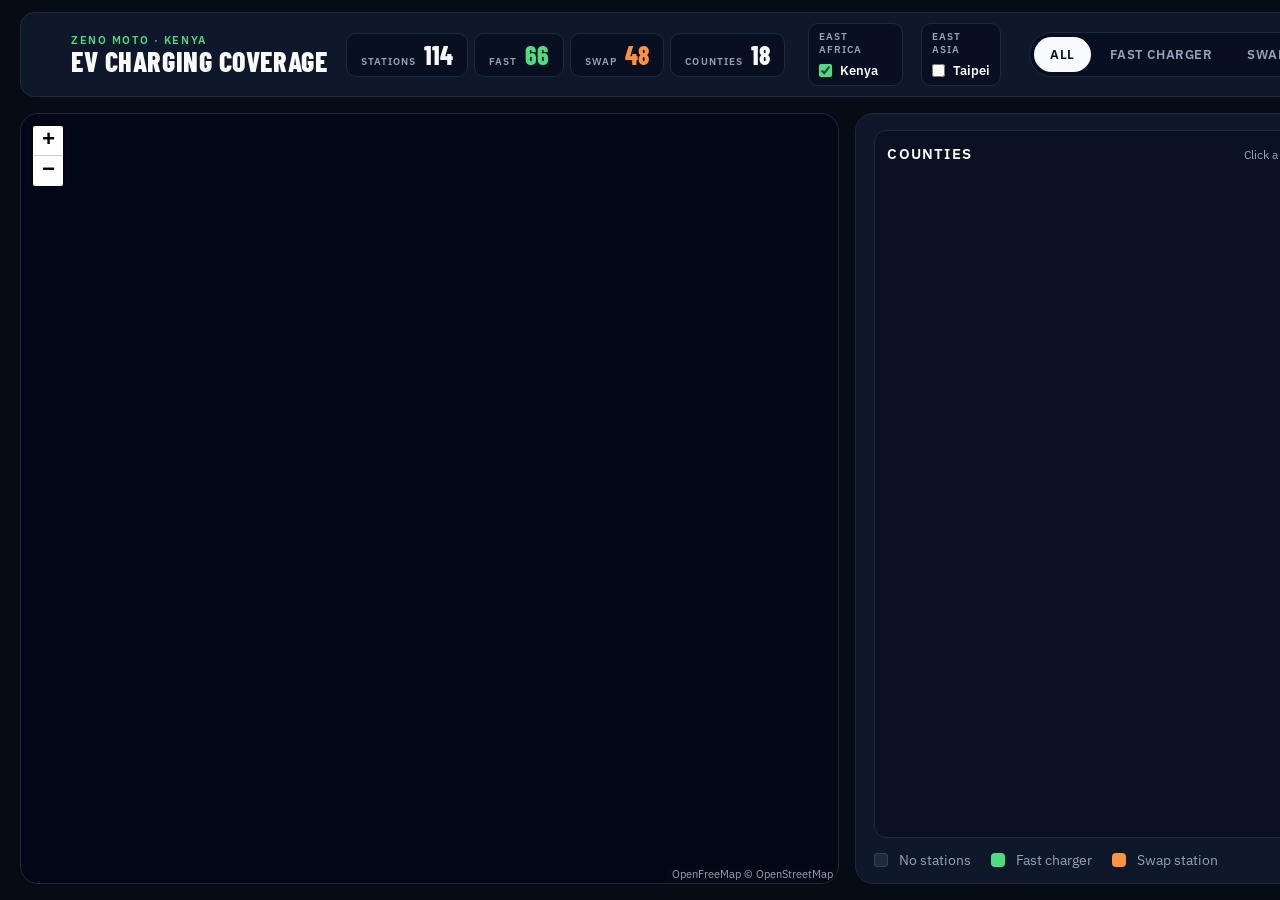
==== commit 32e7ad53: "Add multi-region support for Kenya and Taipei. Restructure public data under region folders and wire" ====
--- a/dashboard/index.html
+++ b/dashboard/index.html
@@ -3,88 +3,33 @@
 <head>
   <meta charset="UTF-8" />
   <meta name="viewport" content="width=device-width, initial-scale=1.0" />
-  <title>Kenya EV Map</title>
+  <title>EV charging coverage</title>
   <link rel="preconnect" href="https://fonts.googleapis.com" />
   <link rel="preconnect" href="https://fonts.gstatic.com" crossorigin />
   <link href="https://fonts.googleapis.com/css2?family=Barlow+Condensed:wght@600;700;800&family=IBM+Plex+Sans:wght@400;500;600&display=swap" rel="stylesheet" />
   <link rel="stylesheet" href="vendor/leaflet.css" />
   <link rel="stylesheet" href="vendor/maplibre-gl.css" />
-  <link rel="stylesheet" href="styles.css?v=3" />
+  <link rel="stylesheet" href="styles.css?v=6" />
 </head>
 <body>
   <div class="frame">
     <header class="toolbar">
       <div class="brand">
-        <p class="eyebrow">Zeno Moto · Kenya</p>
+        <p class="eyebrow" id="brand-eyebrow">Zeno Moto · Kenya</p>
         <h1>EV charging coverage</h1>
       </div>
-      <section class="stats" aria-label="Totals">
-        <article class="stat">
-          <p class="stat-label">Stations</p>
-          <p class="stat-value" id="stat-total">—</p>
-        </article>
-        <article class="stat stat-fast">
-          <p class="stat-label">Fast</p>
-          <p class="stat-value" id="stat-fast">—</p>
-        </article>
-        <article class="stat stat-swap">
-          <p class="stat-label">Swap</p>
-          <p class="stat-value" id="stat-swap">—</p>
-        </article>
-        <article class="stat">
-          <p class="stat-label">Counties</p>
-          <p class="stat-value" id="stat-counties">—</p>
-        </article>
-      </section>
-      <div class="toggles" role="group" aria-label="Station type">
-        <button class="toggle is-on" data-type="all">All</button>
-        <button class="toggle" data-type="fast_charger">Fast charger</button>
-        <button class="toggle" data-type="swap_station">Swap station</button>
-      </div>
+      <section class="stats" id="global-stats" aria-label="Totals"></section>
+      <div class="region-picker" id="region-picker" role="group" aria-label="Regions"></div>
+      <div class="toggles" id="type-toggles" role="group" aria-label="Station type"></div>
     </header>
 
-    <main class="stage">
-      <div id="map" aria-label="Kenya station map"></div>
-      <aside class="panel">
-        <div class="charts-stack">
-          <section class="chart-block" aria-label="Stations by county">
-            <div class="chart-block-head">
-              <h2>Counties</h2>
-              <p class="chart-hint" id="county-chart-hint">Click a county to drill down</p>
-              <button type="button" class="chart-clear" id="clear-county" hidden>Clear</button>
-            </div>
-            <div class="chart-scroll">
-              <div id="county-chart-box">
-                <canvas id="county-bars"></canvas>
-              </div>
-            </div>
-          </section>
-          <section class="chart-block" id="town-chart-block" aria-label="Stations by town" hidden>
-            <div class="chart-block-head">
-              <h2 id="town-chart-title">Towns</h2>
-              <p class="chart-hint" id="town-chart-hint">Click a town to see its stations</p>
-              <button type="button" class="chart-clear" id="clear-town" hidden>Clear</button>
-            </div>
-            <div class="chart-scroll">
-              <div id="town-chart-box">
-                <canvas id="town-bars"></canvas>
-              </div>
-            </div>
-          </section>
-        </div>
-        <ul class="legend">
-          <li><span class="swatch swatch-zero"></span> No stations</li>
-          <li><span class="swatch swatch-fast"></span> Fast charger</li>
-          <li><span class="swatch swatch-swap"></span> Swap station</li>
-        </ul>
-      </aside>
-    </main>
+    <div id="workspace" class="workspace is-merge" aria-live="polite"></div>
   </div>
 
   <script src="vendor/leaflet.js"></script>
   <script src="vendor/maplibre-gl.js"></script>
   <script src="vendor/leaflet-maplibre-gl.js"></script>
   <script src="vendor/chart.umd.min.js"></script>
-  <script src="app.js?v=3"></script>
+  <script src="app.js?v=7"></script>
 </body>
 </html>
--- a/dashboard/styles.css
+++ b/dashboard/styles.css
@@ -6,6 +6,7 @@
   --muted: #94a3b8;
   --fast: #4ade80;
   --swap: #fb923c;
+  --standard: #60a5fa;
   --gap: 16px;
   --toolbar-pad: 10px 50px;
 }
@@ -104,6 +105,53 @@
 
 .stat-fast .stat-value { color: var(--fast); }
 .stat-swap .stat-value { color: var(--swap); }
+.stat-standard .stat-value { color: var(--standard); }
+
+.region-picker {
+  display: flex;
+  flex: 0 1 auto;
+  gap: 14px 18px;
+  align-items: stretch;
+  min-width: 0;
+}
+
+.cluster-group {
+  display: flex;
+  flex-direction: column;
+  gap: 6px;
+  padding: 6px 10px;
+  border: 1px solid var(--panel-edge);
+  border-radius: 10px;
+  background: rgba(2, 6, 23, 0.45);
+}
+
+.cluster-label {
+  color: var(--muted);
+  font-size: 0.62rem;
+  font-weight: 600;
+  letter-spacing: 0.1em;
+  text-transform: uppercase;
+}
+
+.region-option {
+  display: flex;
+  align-items: center;
+  gap: 8px;
+  color: var(--text);
+  font-size: 0.82rem;
+  font-weight: 600;
+  cursor: pointer;
+  white-space: nowrap;
+}
+
+.region-option input {
+  accent-color: var(--fast);
+}
+
+.region-option.is-disabled {
+  opacity: 0.45;
+  cursor: not-allowed;
+}
 
 .toggles {
   display: flex;
@@ -134,6 +182,71 @@
 .toggle.is-on { background: var(--text); color: var(--bg); }
 .toggle[data-type="fast_charger"].is-on { background: var(--fast); color: #052e16; }
 .toggle[data-type="swap_station"].is-on { background: var(--swap); color: #431407; }
+.toggle[data-type="standard_charger"].is-on { background: var(--standard); color: #0b1e3a; }
+
+.workspace {
+  min-height: 0;
+  display: grid;
+  gap: var(--gap);
+}
+
+.workspace.is-merge {
+  grid-template-columns: 1fr;
+  grid-template-rows: 1fr;
+}
+
+.workspace.is-grid {
+  grid-template-columns: repeat(auto-fit, minmax(min(420px, 100%), 1fr));
+  grid-auto-rows: minmax(560px, 1fr);
+  overflow: auto;
+  align-content: stretch;
+}
+
+.region-panel {
+  min-height: 0;
+  min-width: 0;
+  display: flex;
+  flex-direction: column;
+  gap: 10px;
+}
+
+.region-panel .stage {
+  flex: 1 1 auto;
+  min-height: 0;
+}
+
+.panel-head {
+  display: flex;
+  align-items: center;
+  justify-content: space-between;
+  gap: 12px;
+  flex-wrap: wrap;
+  padding: 8px 12px;
+  background: var(--panel);
+  border: 1px solid var(--panel-edge);
+  border-radius: 12px;
+}
+
+.panel-title {
+  font-family: "Barlow Condensed", sans-serif;
+  font-size: 1.25rem;
+  font-weight: 800;
+  letter-spacing: 0.04em;
+  text-transform: uppercase;
+}
+
+.panel-stats {
+  flex: 0 1 auto;
+  justify-content: flex-end;
+}
+
+.panel-stats .stat {
+  padding: 6px 10px;
+}
+
+.panel-stats .stat-value {
+  font-size: 1.25rem;
+}
 
 .stage {
   min-height: 0;
@@ -142,7 +255,7 @@
   gap: var(--gap);
 }
 
-#map {
+.map {
   width: 100%;
   height: 100%;
   min-height: 0;
@@ -151,7 +264,7 @@
   background: #020617;
 }
 
-.panel {
+.side-panel {
   min-height: 0;
   display: grid;
   grid-template-rows: 1fr auto;
@@ -164,13 +277,31 @@
 
 .charts-stack {
   min-height: 0;
+  height: 100%;
+  display: flex;
+  flex-direction: column;
+  gap: 14px;
+  overflow: auto;
+}
+
+.region-charts {
+  flex: 1 1 0;
+  min-height: 200px;
   display: grid;
   grid-template-rows: 1fr;
   gap: 14px;
 }
 
-.charts-stack:has(#town-chart-block:not([hidden])) {
+.region-charts:has([data-secondary-block]:not([hidden])) {
   grid-template-rows: 1fr 1fr;
+}
+
+.region-charts-title {
+  font-size: 0.8rem;
+  font-weight: 600;
+  letter-spacing: 0.1em;
+  text-transform: uppercase;
+  color: var(--muted);
 }
 
 .chart-block {
@@ -238,8 +369,8 @@
   overflow: auto;
 }
 
-#county-chart-box,
-#town-chart-box {
+[data-primary-box],
+[data-secondary-box] {
   position: relative;
   min-height: 160px;
 }
@@ -265,6 +396,7 @@
 .swatch-zero { background: #1e293b; box-shadow: inset 0 0 0 1px #334155; }
 .swatch-fast { background: var(--fast); }
 .swatch-swap { background: var(--swap); }
+.swatch-standard { background: var(--standard); }
 
 .leaflet-container { background: #020617; font-family: "IBM Plex Sans", sans-serif; }
 .leaflet-gl-layer canvas { outline: none; }
@@ -320,7 +452,7 @@
 
 @media (max-width: 1100px) {
   .stage { grid-template-columns: 1fr; grid-template-rows: 1.2fr 1fr; }
-  .toolbar { justify-content: flex-start; }
+  .toolbar { justify-content: flex-start; flex-wrap: wrap; }
   .stats { flex-wrap: wrap; justify-content: flex-start; }
 }
 
@@ -336,8 +468,9 @@
 @media (max-width: 720px) {
   .toolbar { flex-wrap: wrap; }
   h1 { white-space: normal; }
-  .stats { order: 3; width: 100%; }
-  .toggles { order: 2; flex-wrap: wrap; }
+  .stats { order: 4; width: 100%; }
+  .region-picker { order: 2; width: 100%; flex-wrap: wrap; }
+  .toggles { order: 3; flex-wrap: wrap; }
 }
 
 /* Streamlit embed: hide chrome Streamlit already shows; keep map full-height */
@@ -355,16 +488,17 @@
 body.is-embed .toolbar {
   display: none;
 }
+body.is-embed .workspace,
+body.is-embed .region-panel,
 body.is-embed .stage {
   min-height: 0;
   height: 100%;
-  align-items: stretch;
-}
-body.is-embed #map,
-body.is-embed .panel {
-  height: 100%;
-  min-height: 0;
-}
-body.is-embed .panel {
+}
+body.is-embed .map,
+body.is-embed .side-panel {
+  height: 100%;
+  min-height: 0;
+}
+body.is-embed .side-panel {
   overflow: hidden;
 }
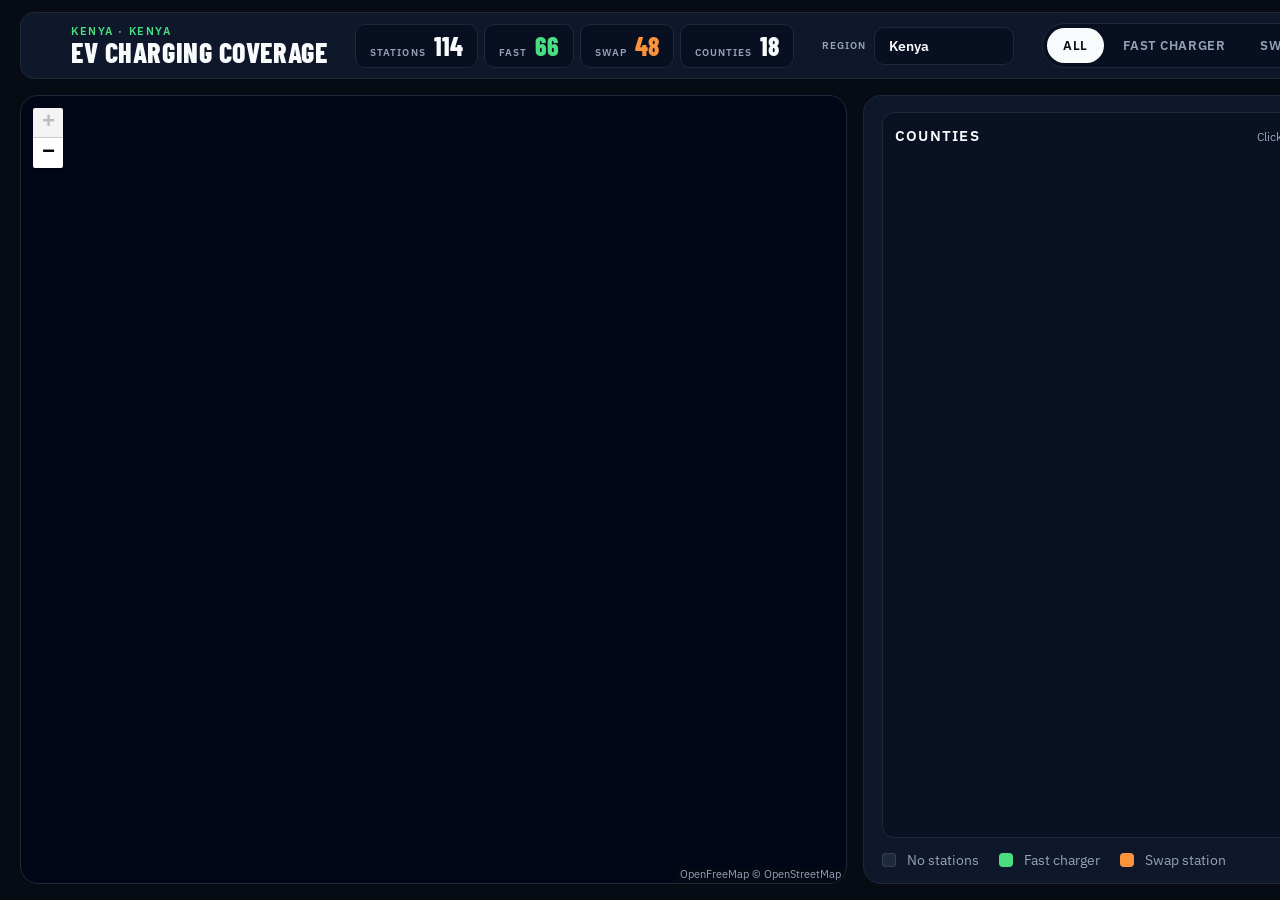
==== commit c0cf832b: "@ Select one region at a time with locked dataset branding and Taipei English labels. Replace multi-" ====
--- a/dashboard/index.html
+++ b/dashboard/index.html
@@ -15,7 +15,7 @@
   <div class="frame">
     <header class="toolbar">
       <div class="brand">
-        <p class="eyebrow" id="brand-eyebrow">Zeno Moto · Kenya</p>
+        <p class="eyebrow" id="brand-eyebrow">EV coverage</p>
         <h1>EV charging coverage</h1>
       </div>
       <section class="stats" id="global-stats" aria-label="Totals"></section>
--- a/dashboard/styles.css
+++ b/dashboard/styles.css
@@ -109,48 +109,39 @@
 
 .region-picker {
   display: flex;
-  flex: 0 1 auto;
-  gap: 14px 18px;
-  align-items: stretch;
+  flex: 0 0 auto;
+  gap: 8px;
+  align-items: center;
   min-width: 0;
 }
 
-.cluster-group {
-  display: flex;
-  flex-direction: column;
-  gap: 6px;
-  padding: 6px 10px;
+.region-select-label {
+  color: var(--muted);
+  font-size: 0.62rem;
+  font-weight: 600;
+  letter-spacing: 0.1em;
+  text-transform: uppercase;
+}
+
+.region-select {
+  appearance: none;
+  background: rgba(2, 6, 23, 0.45)
+    url("data:image/svg+xml,%3Csvg xmlns='http://www.w3.org/2000/svg' width='12' height='8' viewBox='0 0 12 8'%3E%3Cpath fill='%9494a3' d='M1 1l5 5 5-5'/%3E%3C/svg%3E")
+    no-repeat right 12px center;
   border: 1px solid var(--panel-edge);
   border-radius: 10px;
-  background: rgba(2, 6, 23, 0.45);
-}
-
-.cluster-label {
-  color: var(--muted);
-  font-size: 0.62rem;
-  font-weight: 600;
-  letter-spacing: 0.1em;
-  text-transform: uppercase;
-}
-
-.region-option {
-  display: flex;
-  align-items: center;
-  gap: 8px;
   color: var(--text);
-  font-size: 0.82rem;
-  font-weight: 600;
+  font-family: inherit;
+  font-size: 0.88rem;
+  font-weight: 600;
+  padding: 9px 36px 9px 14px;
+  min-width: 140px;
   cursor: pointer;
-  white-space: nowrap;
-}
-
-.region-option input {
-  accent-color: var(--fast);
-}
-
-.region-option.is-disabled {
-  opacity: 0.45;
-  cursor: not-allowed;
+}
+
+.region-select:focus {
+  outline: 1px solid var(--fast);
+  outline-offset: 1px;
 }
 
 .toggles {
@@ -440,6 +431,24 @@
 .leaflet-popup-content { margin: 12px 14px; }
 .leaflet-popup-content strong { display: block; font-size: 1rem; margin-bottom: 4px; }
 .leaflet-popup-content span { display: block; color: var(--muted); font-size: 0.85rem; }
+.leaflet-popup-content .unit-native,
+.leaflet-tooltip .unit-native {
+  display: block;
+  color: #64748b;
+  font-size: 0.72rem;
+  font-weight: 500;
+  margin-top: 2px;
+}
+.leaflet-tooltip.unit-tooltip {
+  background: #0f172a;
+  border: 1px solid #1e293b;
+  border-radius: 8px;
+  color: var(--text);
+  box-shadow: none;
+  padding: 8px 10px;
+}
+.leaflet-tooltip.unit-tooltip::before { border-top-color: #0f172a; }
+.leaflet-tooltip.unit-tooltip strong { display: block; font-size: 0.9rem; }
 .leaflet-popup-content a {
   display: inline-block;
   margin-top: 8px;
@@ -469,7 +478,7 @@
   .toolbar { flex-wrap: wrap; }
   h1 { white-space: normal; }
   .stats { order: 4; width: 100%; }
-  .region-picker { order: 2; width: 100%; flex-wrap: wrap; }
+  .region-picker { order: 2; width: 100%; }
   .toggles { order: 3; flex-wrap: wrap; }
 }
 
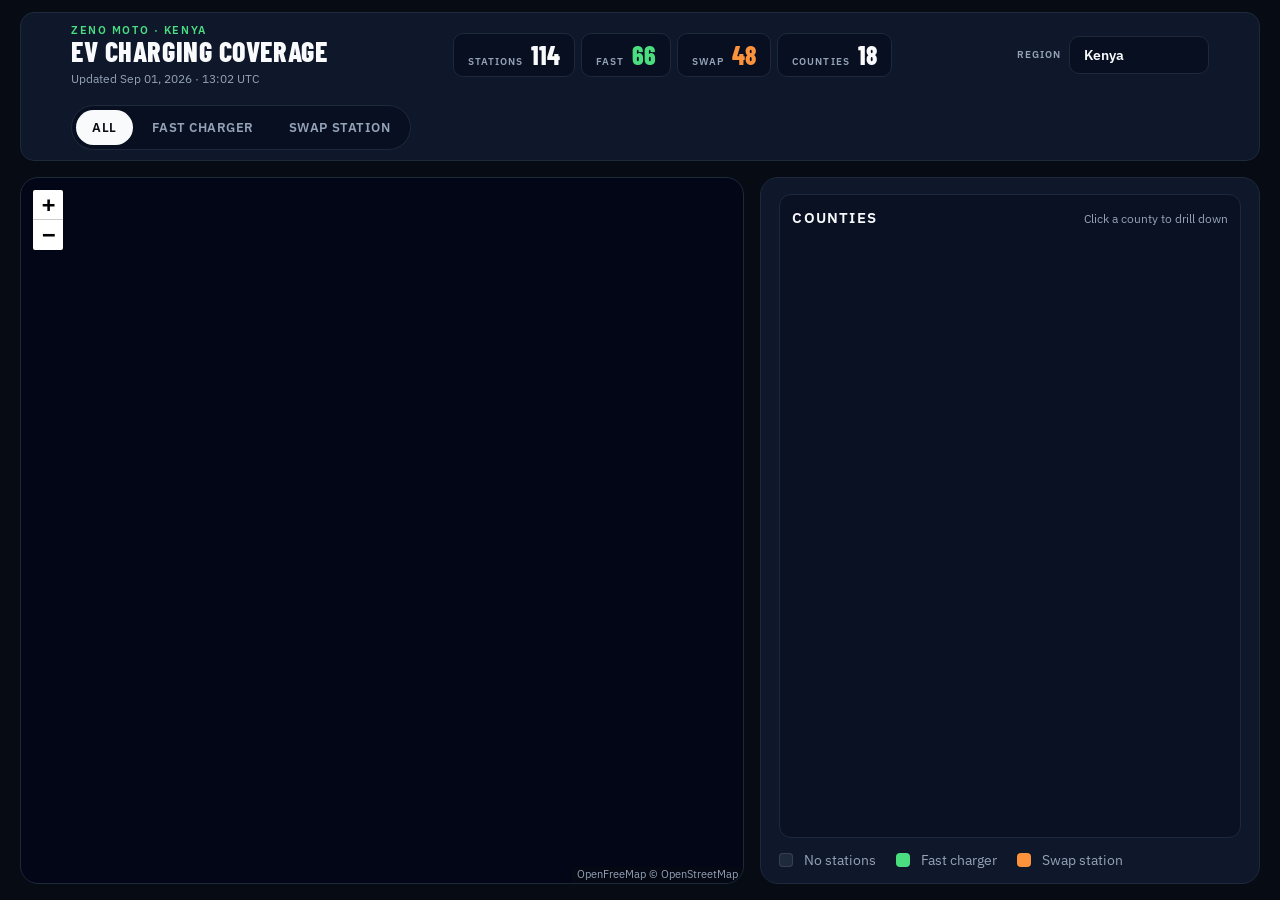
==== commit 05f5c47f: "Dashboard: manufacturer filter, wrapping header, updated label, drop embed mode" ====
--- a/dashboard/index.html
+++ b/dashboard/index.html
@@ -17,9 +17,11 @@
       <div class="brand">
         <p class="eyebrow" id="brand-eyebrow">EV coverage</p>
         <h1>EV charging coverage</h1>
+        <p class="updated" id="brand-updated" hidden></p>
       </div>
       <section class="stats" id="global-stats" aria-label="Totals"></section>
       <div class="region-picker" id="region-picker" role="group" aria-label="Regions"></div>
+      <div class="manufacturer-picker" id="manufacturer-picker" hidden></div>
       <div class="toggles" id="type-toggles" role="group" aria-label="Station type"></div>
     </header>
 
--- a/dashboard/styles.css
+++ b/dashboard/styles.css
@@ -38,11 +38,17 @@
   align-items: center;
   justify-content: space-between;
   gap: 18px 28px;
-  flex-wrap: nowrap;
+  flex-wrap: wrap;
+  min-width: 0;
   background: var(--panel);
   border: 1px solid var(--panel-edge);
   border-radius: 14px;
   padding: var(--toolbar-pad);
+}
+
+.toolbar:has(.manufacturer-picker:not([hidden])) {
+  padding-inline: clamp(14px, 2.16vw, 50px);
+  column-gap: clamp(10px, 1.24vw, 28px);
 }
 
 .brand {
@@ -68,11 +74,20 @@
   white-space: nowrap;
 }
 
+.updated {
+  color: var(--muted);
+  font-size: 0.75rem;
+  line-height: 1.3;
+  margin-top: 6px;
+  white-space: nowrap;
+}
+
 .stats {
   display: flex;
   align-items: center;
   gap: 6px;
   flex: 1 1 auto;
+  flex-wrap: wrap;
   justify-content: center;
   min-width: 0;
 }
@@ -142,6 +157,18 @@
 .region-select:focus {
   outline: 1px solid var(--fast);
   outline-offset: 1px;
+}
+
+.manufacturer-picker {
+  display: flex;
+  flex: 0 0 auto;
+  gap: 8px;
+  align-items: center;
+  min-width: 0;
+}
+
+.manufacturer-picker[hidden] {
+  display: none;
 }
 
 .toggles {
@@ -479,35 +506,7 @@
   h1 { white-space: normal; }
   .stats { order: 4; width: 100%; }
   .region-picker { order: 2; width: 100%; }
-  .toggles { order: 3; flex-wrap: wrap; }
-}
-
-/* Streamlit embed: hide chrome Streamlit already shows; keep map full-height */
-body.is-embed {
-  height: 100%;
-  overflow: hidden;
-}
-body.is-embed .frame {
-  height: 100%;
-  min-height: 100%;
-  padding: 0;
-  gap: 0;
-  grid-template-rows: 1fr;
-}
-body.is-embed .toolbar {
-  display: none;
-}
-body.is-embed .workspace,
-body.is-embed .region-panel,
-body.is-embed .stage {
-  min-height: 0;
-  height: 100%;
-}
-body.is-embed .map,
-body.is-embed .side-panel {
-  height: 100%;
-  min-height: 0;
-}
-body.is-embed .side-panel {
-  overflow: hidden;
-}
+  .manufacturer-picker { order: 3; width: 100%; }
+  .toggles { order: 4; flex-wrap: wrap; }
+}
+
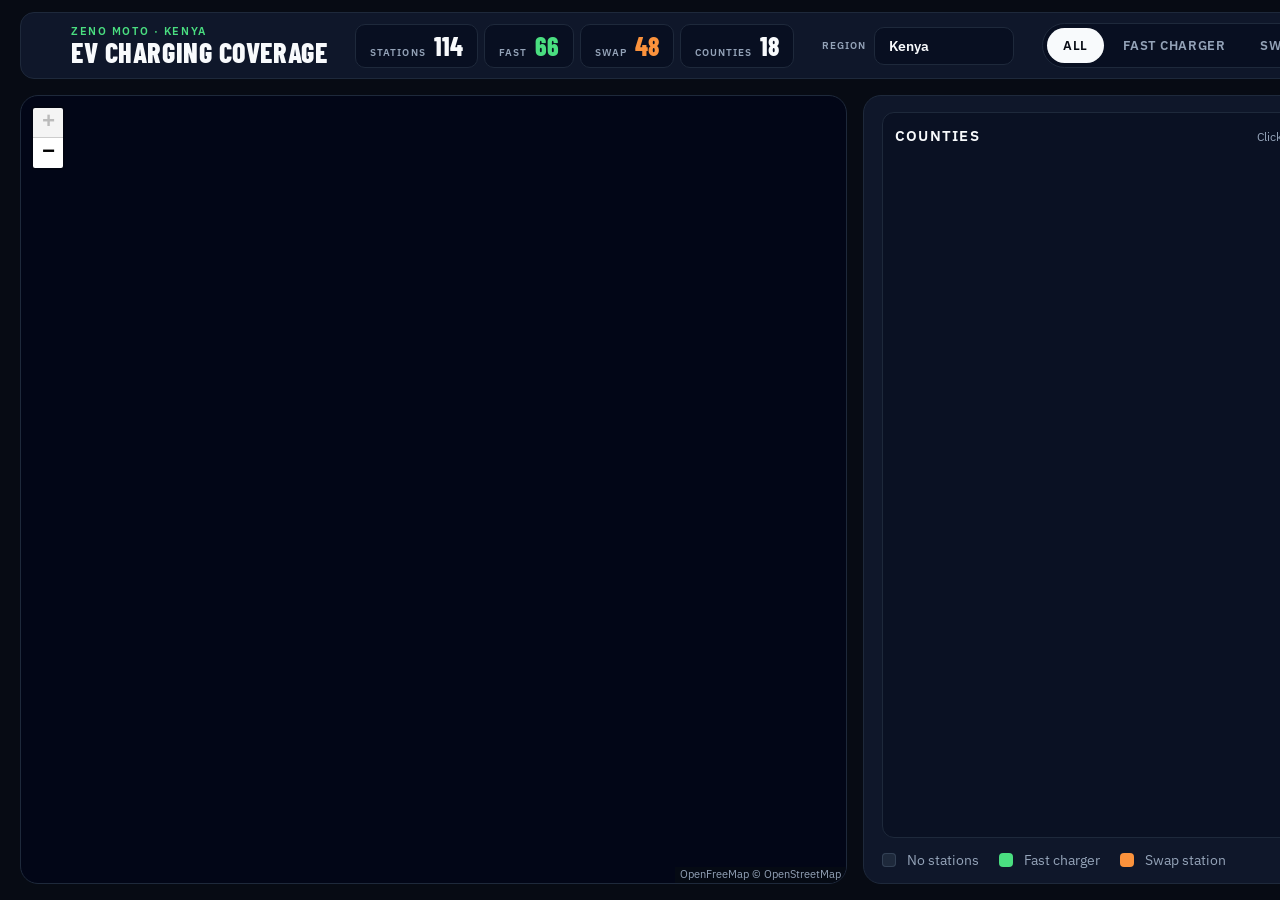
==== commit a38d6b15: "Show the Taipei TVS placement sheet as a map overlay. Keep the points out of the published station f" ====
--- a/dashboard/index.html
+++ b/dashboard/index.html
@@ -9,7 +9,7 @@
   <link href="https://fonts.googleapis.com/css2?family=Barlow+Condensed:wght@600;700;800&family=IBM+Plex+Sans:wght@400;500;600&display=swap" rel="stylesheet" />
   <link rel="stylesheet" href="vendor/leaflet.css" />
   <link rel="stylesheet" href="vendor/maplibre-gl.css" />
-  <link rel="stylesheet" href="styles.css?v=6" />
+  <link rel="stylesheet" href="styles.css?v=8" />
 </head>
 <body>
   <div class="frame">
@@ -17,12 +17,11 @@
       <div class="brand">
         <p class="eyebrow" id="brand-eyebrow">EV coverage</p>
         <h1>EV charging coverage</h1>
-        <p class="updated" id="brand-updated" hidden></p>
       </div>
       <section class="stats" id="global-stats" aria-label="Totals"></section>
       <div class="region-picker" id="region-picker" role="group" aria-label="Regions"></div>
-      <div class="manufacturer-picker" id="manufacturer-picker" hidden></div>
       <div class="toggles" id="type-toggles" role="group" aria-label="Station type"></div>
+      <div class="toggles" id="candidate-toggle" role="group" aria-label="TVS candidates" hidden></div>
     </header>
 
     <div id="workspace" class="workspace is-merge" aria-live="polite"></div>
@@ -32,6 +31,6 @@
   <script src="vendor/maplibre-gl.js"></script>
   <script src="vendor/leaflet-maplibre-gl.js"></script>
   <script src="vendor/chart.umd.min.js"></script>
-  <script src="app.js?v=7"></script>
+  <script src="app.js?v=9"></script>
 </body>
 </html>
--- a/dashboard/styles.css
+++ b/dashboard/styles.css
@@ -7,6 +7,7 @@
   --fast: #4ade80;
   --swap: #fb923c;
   --standard: #60a5fa;
+  --candidate: #ef4444;
   --gap: 16px;
   --toolbar-pad: 10px 50px;
 }
@@ -38,17 +39,11 @@
   align-items: center;
   justify-content: space-between;
   gap: 18px 28px;
-  flex-wrap: wrap;
-  min-width: 0;
+  flex-wrap: nowrap;
   background: var(--panel);
   border: 1px solid var(--panel-edge);
   border-radius: 14px;
   padding: var(--toolbar-pad);
-}
-
-.toolbar:has(.manufacturer-picker:not([hidden])) {
-  padding-inline: clamp(14px, 2.16vw, 50px);
-  column-gap: clamp(10px, 1.24vw, 28px);
 }
 
 .brand {
@@ -74,20 +69,11 @@
   white-space: nowrap;
 }
 
-.updated {
-  color: var(--muted);
-  font-size: 0.75rem;
-  line-height: 1.3;
-  margin-top: 6px;
-  white-space: nowrap;
-}
-
 .stats {
   display: flex;
   align-items: center;
   gap: 6px;
   flex: 1 1 auto;
-  flex-wrap: wrap;
   justify-content: center;
   min-width: 0;
 }
@@ -159,17 +145,7 @@
   outline-offset: 1px;
 }
 
-.manufacturer-picker {
-  display: flex;
-  flex: 0 0 auto;
-  gap: 8px;
-  align-items: center;
-  min-width: 0;
-}
-
-.manufacturer-picker[hidden] {
-  display: none;
-}
+.toggles[hidden] { display: none; }
 
 .toggles {
   display: flex;
@@ -201,6 +177,7 @@
 .toggle[data-type="fast_charger"].is-on { background: var(--fast); color: #052e16; }
 .toggle[data-type="swap_station"].is-on { background: var(--swap); color: #431407; }
 .toggle[data-type="standard_charger"].is-on { background: var(--standard); color: #0b1e3a; }
+.toggle[data-candidates].is-on { background: var(--candidate); color: #450a0a; }
 
 .workspace {
   min-height: 0;
@@ -415,6 +392,7 @@
 .swatch-fast { background: var(--fast); }
 .swatch-swap { background: var(--swap); }
 .swatch-standard { background: var(--standard); }
+.swatch-candidate { background: var(--candidate); }
 
 .leaflet-container { background: #020617; font-family: "IBM Plex Sans", sans-serif; }
 .leaflet-gl-layer canvas { outline: none; }
@@ -506,7 +484,35 @@
   h1 { white-space: normal; }
   .stats { order: 4; width: 100%; }
   .region-picker { order: 2; width: 100%; }
-  .manufacturer-picker { order: 3; width: 100%; }
-  .toggles { order: 4; flex-wrap: wrap; }
-}
-
+  .toggles { order: 3; flex-wrap: wrap; }
+}
+
+/* Streamlit embed: hide chrome Streamlit already shows; keep map full-height */
+body.is-embed {
+  height: 100%;
+  overflow: hidden;
+}
+body.is-embed .frame {
+  height: 100%;
+  min-height: 100%;
+  padding: 0;
+  gap: 0;
+  grid-template-rows: 1fr;
+}
+body.is-embed .toolbar {
+  display: none;
+}
+body.is-embed .workspace,
+body.is-embed .region-panel,
+body.is-embed .stage {
+  min-height: 0;
+  height: 100%;
+}
+body.is-embed .map,
+body.is-embed .side-panel {
+  height: 100%;
+  min-height: 0;
+}
+body.is-embed .side-panel {
+  overflow: hidden;
+}
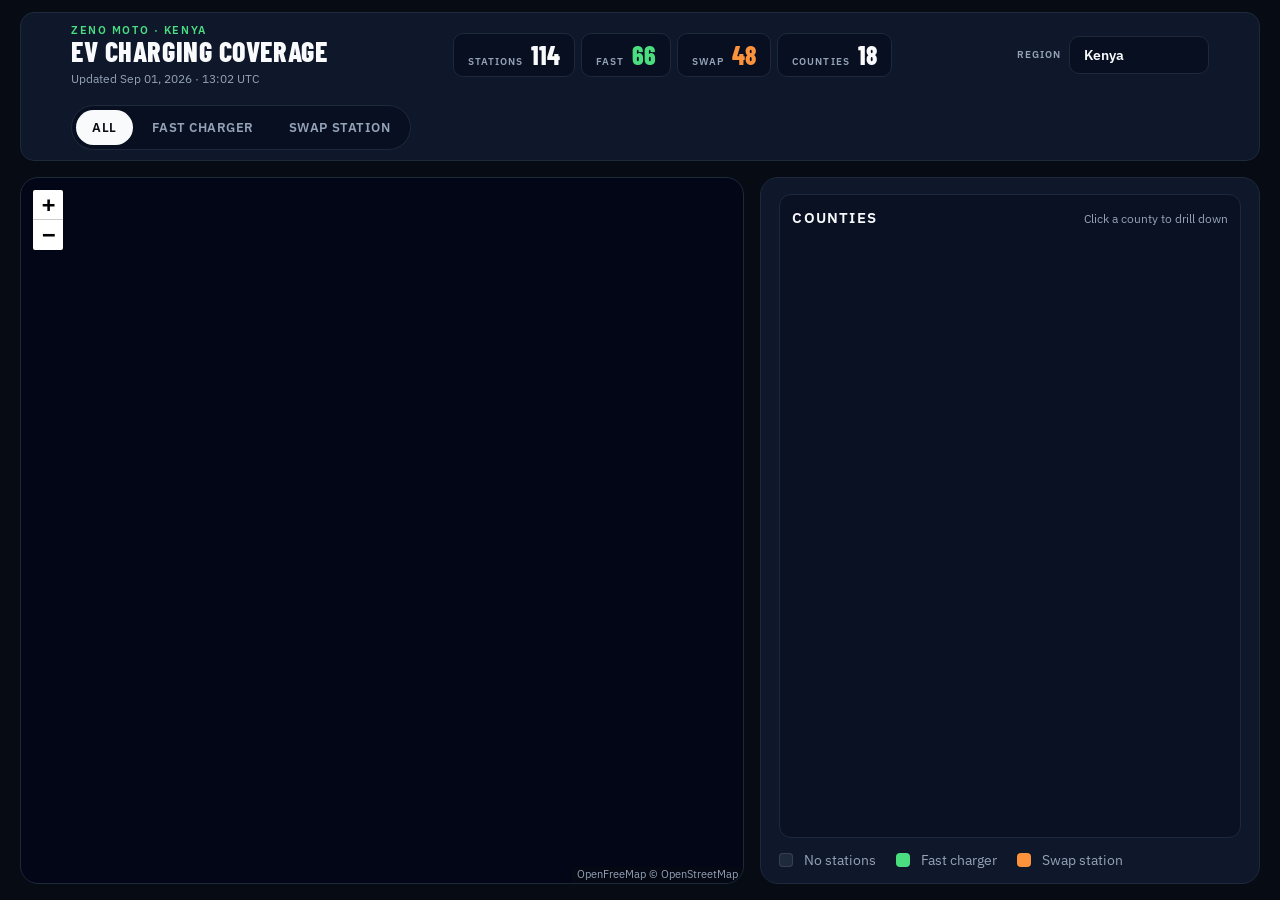
==== commit 396f24e2: "Merge branch 'main' into databricks-shell" ====
--- a/dashboard/index.html
+++ b/dashboard/index.html
@@ -17,9 +17,11 @@
       <div class="brand">
         <p class="eyebrow" id="brand-eyebrow">EV coverage</p>
         <h1>EV charging coverage</h1>
+        <p class="updated" id="brand-updated" hidden></p>
       </div>
       <section class="stats" id="global-stats" aria-label="Totals"></section>
       <div class="region-picker" id="region-picker" role="group" aria-label="Regions"></div>
+      <div class="manufacturer-picker" id="manufacturer-picker" hidden></div>
       <div class="toggles" id="type-toggles" role="group" aria-label="Station type"></div>
       <div class="toggles" id="candidate-toggle" role="group" aria-label="TVS candidates" hidden></div>
     </header>
--- a/dashboard/styles.css
+++ b/dashboard/styles.css
@@ -39,11 +39,17 @@
   align-items: center;
   justify-content: space-between;
   gap: 18px 28px;
-  flex-wrap: nowrap;
+  flex-wrap: wrap;
+  min-width: 0;
   background: var(--panel);
   border: 1px solid var(--panel-edge);
   border-radius: 14px;
   padding: var(--toolbar-pad);
+}
+
+.toolbar:has(.manufacturer-picker:not([hidden])) {
+  padding-inline: clamp(14px, 2.16vw, 50px);
+  column-gap: clamp(10px, 1.24vw, 28px);
 }
 
 .brand {
@@ -69,11 +75,20 @@
   white-space: nowrap;
 }
 
+.updated {
+  color: var(--muted);
+  font-size: 0.75rem;
+  line-height: 1.3;
+  margin-top: 6px;
+  white-space: nowrap;
+}
+
 .stats {
   display: flex;
   align-items: center;
   gap: 6px;
   flex: 1 1 auto;
+  flex-wrap: wrap;
   justify-content: center;
   min-width: 0;
 }
@@ -145,6 +160,17 @@
   outline-offset: 1px;
 }
 
+.manufacturer-picker {
+  display: flex;
+  flex: 0 0 auto;
+  gap: 8px;
+  align-items: center;
+  min-width: 0;
+}
+
+.manufacturer-picker[hidden] {
+  display: none;
+}
 .toggles[hidden] { display: none; }
 
 .toggles {
@@ -484,35 +510,7 @@
   h1 { white-space: normal; }
   .stats { order: 4; width: 100%; }
   .region-picker { order: 2; width: 100%; }
-  .toggles { order: 3; flex-wrap: wrap; }
-}
-
-/* Streamlit embed: hide chrome Streamlit already shows; keep map full-height */
-body.is-embed {
-  height: 100%;
-  overflow: hidden;
-}
-body.is-embed .frame {
-  height: 100%;
-  min-height: 100%;
-  padding: 0;
-  gap: 0;
-  grid-template-rows: 1fr;
-}
-body.is-embed .toolbar {
-  display: none;
-}
-body.is-embed .workspace,
-body.is-embed .region-panel,
-body.is-embed .stage {
-  min-height: 0;
-  height: 100%;
-}
-body.is-embed .map,
-body.is-embed .side-panel {
-  height: 100%;
-  min-height: 0;
-}
-body.is-embed .side-panel {
-  overflow: hidden;
-}
+  .manufacturer-picker { order: 3; width: 100%; }
+  .toggles { order: 4; flex-wrap: wrap; }
+}
+
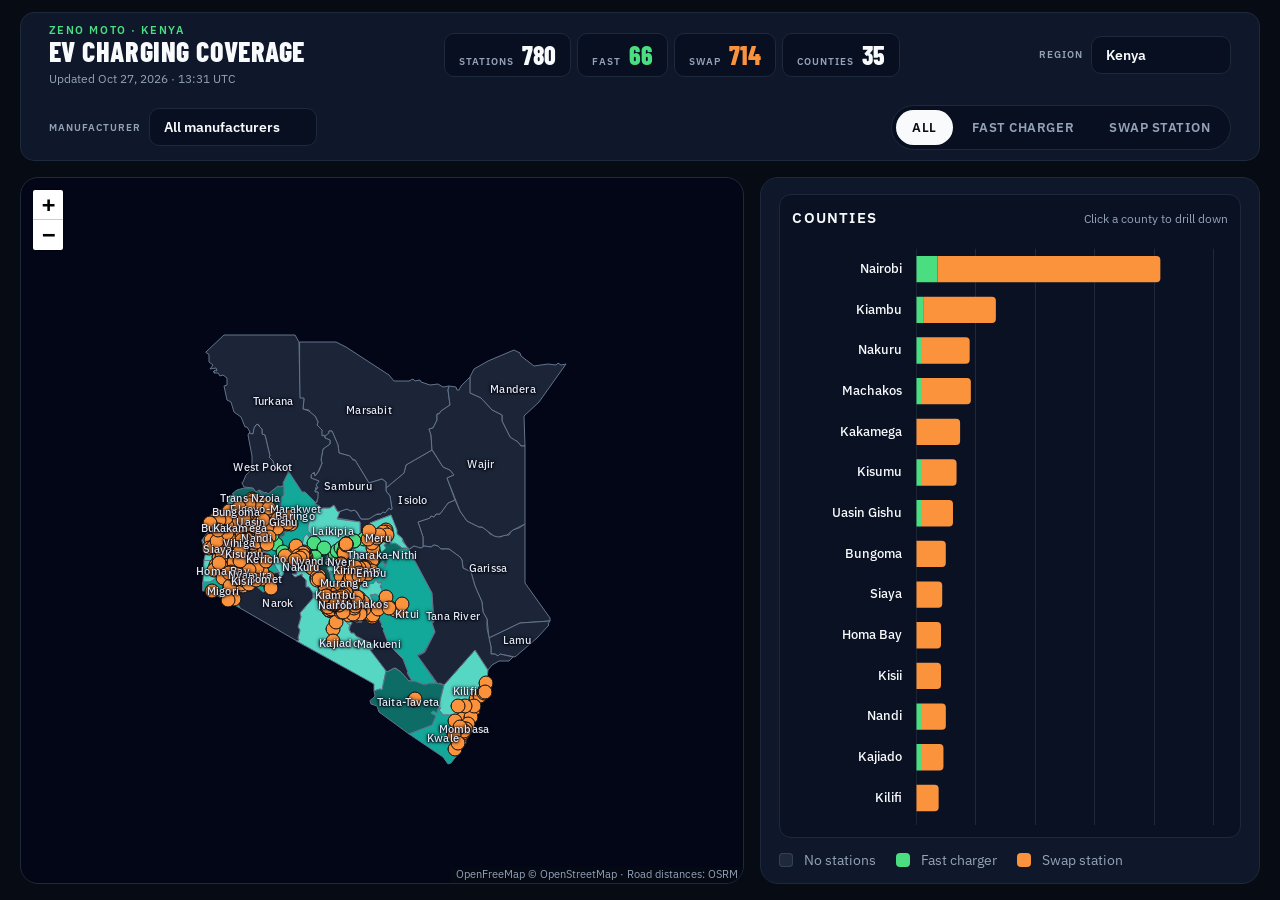
==== commit a2583c4f: "Add, ingest, and map Spiro and ARC Ride stations" ====
--- a/dashboard/index.html
+++ b/dashboard/index.html
@@ -9,7 +9,7 @@
   <link href="https://fonts.googleapis.com/css2?family=Barlow+Condensed:wght@600;700;800&family=IBM+Plex+Sans:wght@400;500;600&display=swap" rel="stylesheet" />
   <link rel="stylesheet" href="vendor/leaflet.css" />
   <link rel="stylesheet" href="vendor/maplibre-gl.css" />
-  <link rel="stylesheet" href="styles.css?v=8" />
+  <link rel="stylesheet" href="styles.css?v=11" />
 </head>
 <body>
   <div class="frame">
@@ -33,6 +33,6 @@
   <script src="vendor/maplibre-gl.js"></script>
   <script src="vendor/leaflet-maplibre-gl.js"></script>
   <script src="vendor/chart.umd.min.js"></script>
-  <script src="app.js?v=9"></script>
+  <script src="app.js?v=14"></script>
 </body>
 </html>
--- a/dashboard/styles.css
+++ b/dashboard/styles.css
@@ -394,6 +394,85 @@
 [data-secondary-box] {
   position: relative;
   min-height: 160px;
+}
+
+.spacing-block {
+  flex: 0 0 auto;
+  display: grid;
+  grid-template-rows: auto 220px;
+  gap: 8px;
+  padding: 12px;
+  border: 1px solid var(--panel-edge);
+  border-radius: 12px;
+  background: rgba(2, 6, 23, 0.35);
+}
+
+.spacing-block h2 {
+  font-size: 0.95rem;
+  font-weight: 600;
+  letter-spacing: 0.08em;
+  text-transform: uppercase;
+  color: var(--text);
+}
+
+.spacing-block[hidden] {
+  display: none;
+}
+
+.spacing-scroll {
+  min-height: 0;
+  overflow: auto;
+}
+
+.spacing-list {
+  list-style: none;
+  display: flex;
+  flex-direction: column;
+  gap: 4px;
+}
+
+.spacing-row {
+  appearance: none;
+  width: 100%;
+  text-align: left;
+  border: 1px solid transparent;
+  background: transparent;
+  color: var(--text);
+  font-family: inherit;
+  border-radius: 8px;
+  padding: 6px 8px;
+  cursor: pointer;
+  display: grid;
+  grid-template-columns: 1fr auto;
+  column-gap: 12px;
+  row-gap: 1px;
+}
+
+.spacing-row:hover {
+  background: rgba(248, 250, 252, 0.04);
+}
+
+.spacing-row.is-on {
+  border-color: var(--candidate);
+  background: rgba(239, 68, 68, 0.12);
+}
+
+.spacing-name {
+  font-weight: 600;
+  font-size: 0.9rem;
+}
+
+.spacing-km {
+  font-family: "Barlow Condensed", sans-serif;
+  font-weight: 700;
+  font-size: 1.05rem;
+  line-height: 1.1;
+}
+
+.spacing-near {
+  grid-column: 1 / -1;
+  color: var(--muted);
+  font-size: 0.75rem;
 }
 
 .legend {
@@ -490,6 +569,158 @@
 }
 .leaflet-popup-content a:hover { text-decoration: underline; }
 
+/* --- Swap Overlay: Coverage & Limits Panel --- */
+.coverage-panel {
+  flex: 0 0 auto;
+  display: flex;
+  flex-direction: column;
+  gap: 10px;
+  background: rgba(2, 6, 23, 0.45);
+  border: 1px solid var(--panel-edge);
+  border-radius: 12px;
+  padding: 12px 14px;
+}
+
+.coverage-panel h2 {
+  font-size: 0.95rem;
+  font-weight: 600;
+  letter-spacing: 0.08em;
+  text-transform: uppercase;
+  color: var(--text);
+  margin-bottom: 2px;
+}
+
+.coverage-operators {
+  display: flex;
+  flex-direction: column;
+  gap: 8px;
+}
+
+.coverage-row {
+  display: flex;
+  align-items: baseline;
+  flex-wrap: wrap;
+  gap: 6px 10px;
+  font-size: 0.85rem;
+}
+
+.coverage-op {
+  font-weight: 700;
+  font-size: 0.9rem;
+}
+
+.coverage-count {
+  font-family: "Barlow Condensed", sans-serif;
+  font-weight: 700;
+  font-size: 1.1rem;
+  color: var(--text);
+}
+
+.coverage-asof {
+  color: var(--muted);
+  font-size: 0.78rem;
+}
+
+.coverage-stale {
+  display: inline-block;
+  color: #fbbf24;
+  background: rgba(251, 191, 36, 0.15);
+  border: 1px solid rgba(251, 191, 36, 0.35);
+  border-radius: 4px;
+  padding: 2px 6px;
+  font-size: 0.72rem;
+  font-weight: 600;
+  letter-spacing: 0.02em;
+}
+
+.coverage-reported {
+  display: flex;
+  flex-direction: column;
+  gap: 2px;
+  padding-top: 8px;
+  border-top: 1px solid rgba(30, 41, 59, 0.6);
+  font-size: 0.82rem;
+  color: var(--text);
+}
+
+.coverage-reported-main {
+  font-weight: 500;
+  color: #e2e8f0;
+  line-height: 1.4;
+}
+
+.chart-capacity-note {
+  margin-top: 6px;
+  padding-top: 8px;
+  border-top: 1px solid rgba(30, 41, 59, 0.6);
+  display: flex;
+  flex-direction: column;
+  gap: 4px;
+}
+
+.chart-capacity-note .chart-note {
+  font-size: 0.78rem;
+  color: var(--muted);
+  line-height: 1.35;
+  margin: 0;
+}
+
+.chart-capacity-note .chart-cabinets {
+  font-size: 0.82rem;
+  color: var(--text);
+  margin: 0;
+}
+
+.chart-capacity-note .chart-cabinets strong {
+  color: #a78bfa;
+  font-weight: 600;
+}
+
+.coverage-disclaimer {
+  padding-top: 8px;
+  border-top: 1px solid rgba(30, 41, 59, 0.6);
+  color: var(--muted);
+  font-size: 0.76rem;
+  line-height: 1.35;
+  font-style: italic;
+}
+
+/* --- Pin Detail Popup Styles for Swap Overlay --- */
+.leaflet-popup-content .popup-operator {
+  display: block;
+  font-weight: 700;
+  font-size: 0.9rem;
+  margin-bottom: 3px;
+}
+
+.leaflet-popup-content .popup-asof {
+  display: block;
+  color: var(--muted);
+  font-size: 0.78rem;
+  margin-top: 4px;
+}
+
+.leaflet-popup-content .popup-verified {
+  display: inline-block;
+  color: #4ade80;
+  background: rgba(74, 222, 128, 0.12);
+  border: 1px solid rgba(74, 222, 128, 0.3);
+  border-radius: 4px;
+  padding: 2px 6px;
+  font-size: 0.72rem;
+  font-weight: 600;
+  margin-top: 5px;
+}
+
+.leaflet-popup-content .popup-cabinets {
+  display: block;
+  color: #cbd5e1;
+  font-size: 0.8rem;
+  margin-top: 4px;
+  font-style: italic;
+}
+
+
 @media (max-width: 1100px) {
   .stage { grid-template-columns: 1fr; grid-template-rows: 1.2fr 1fr; }
   .toolbar { justify-content: flex-start; flex-wrap: wrap; }
